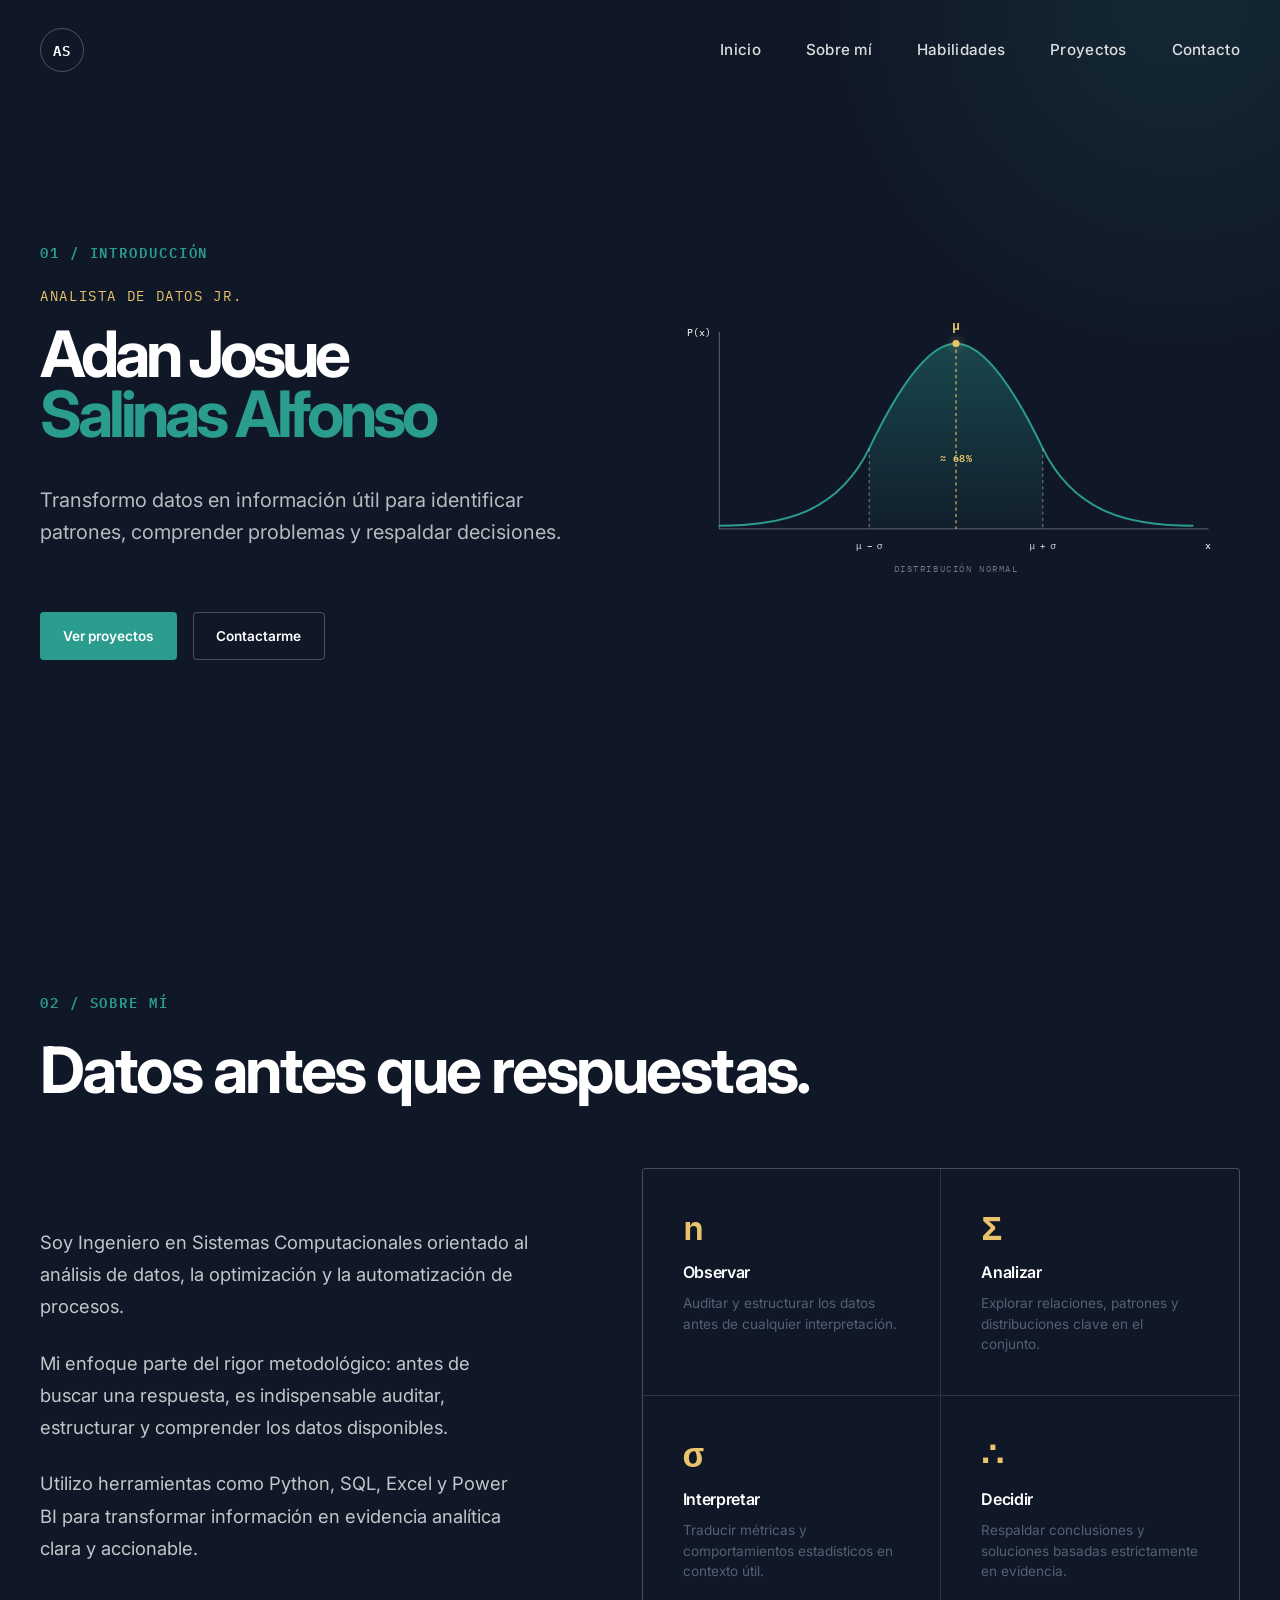
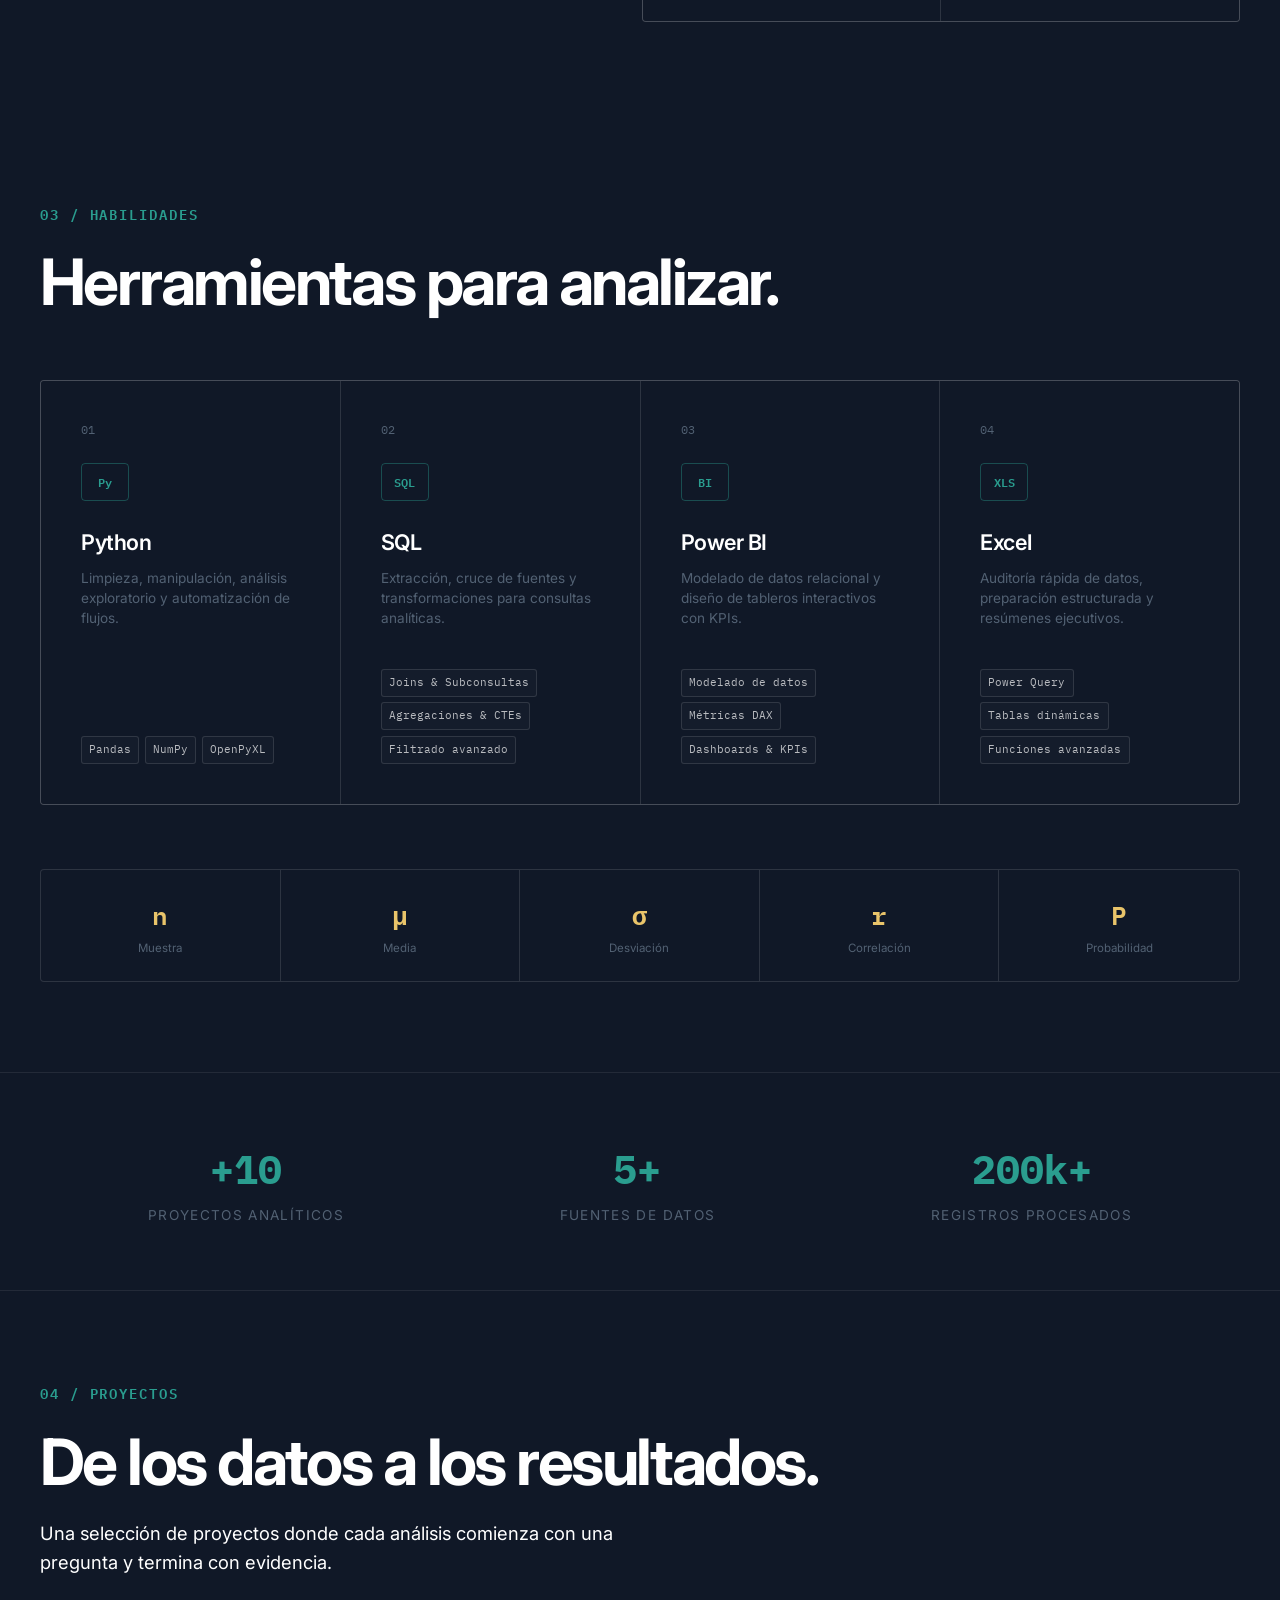
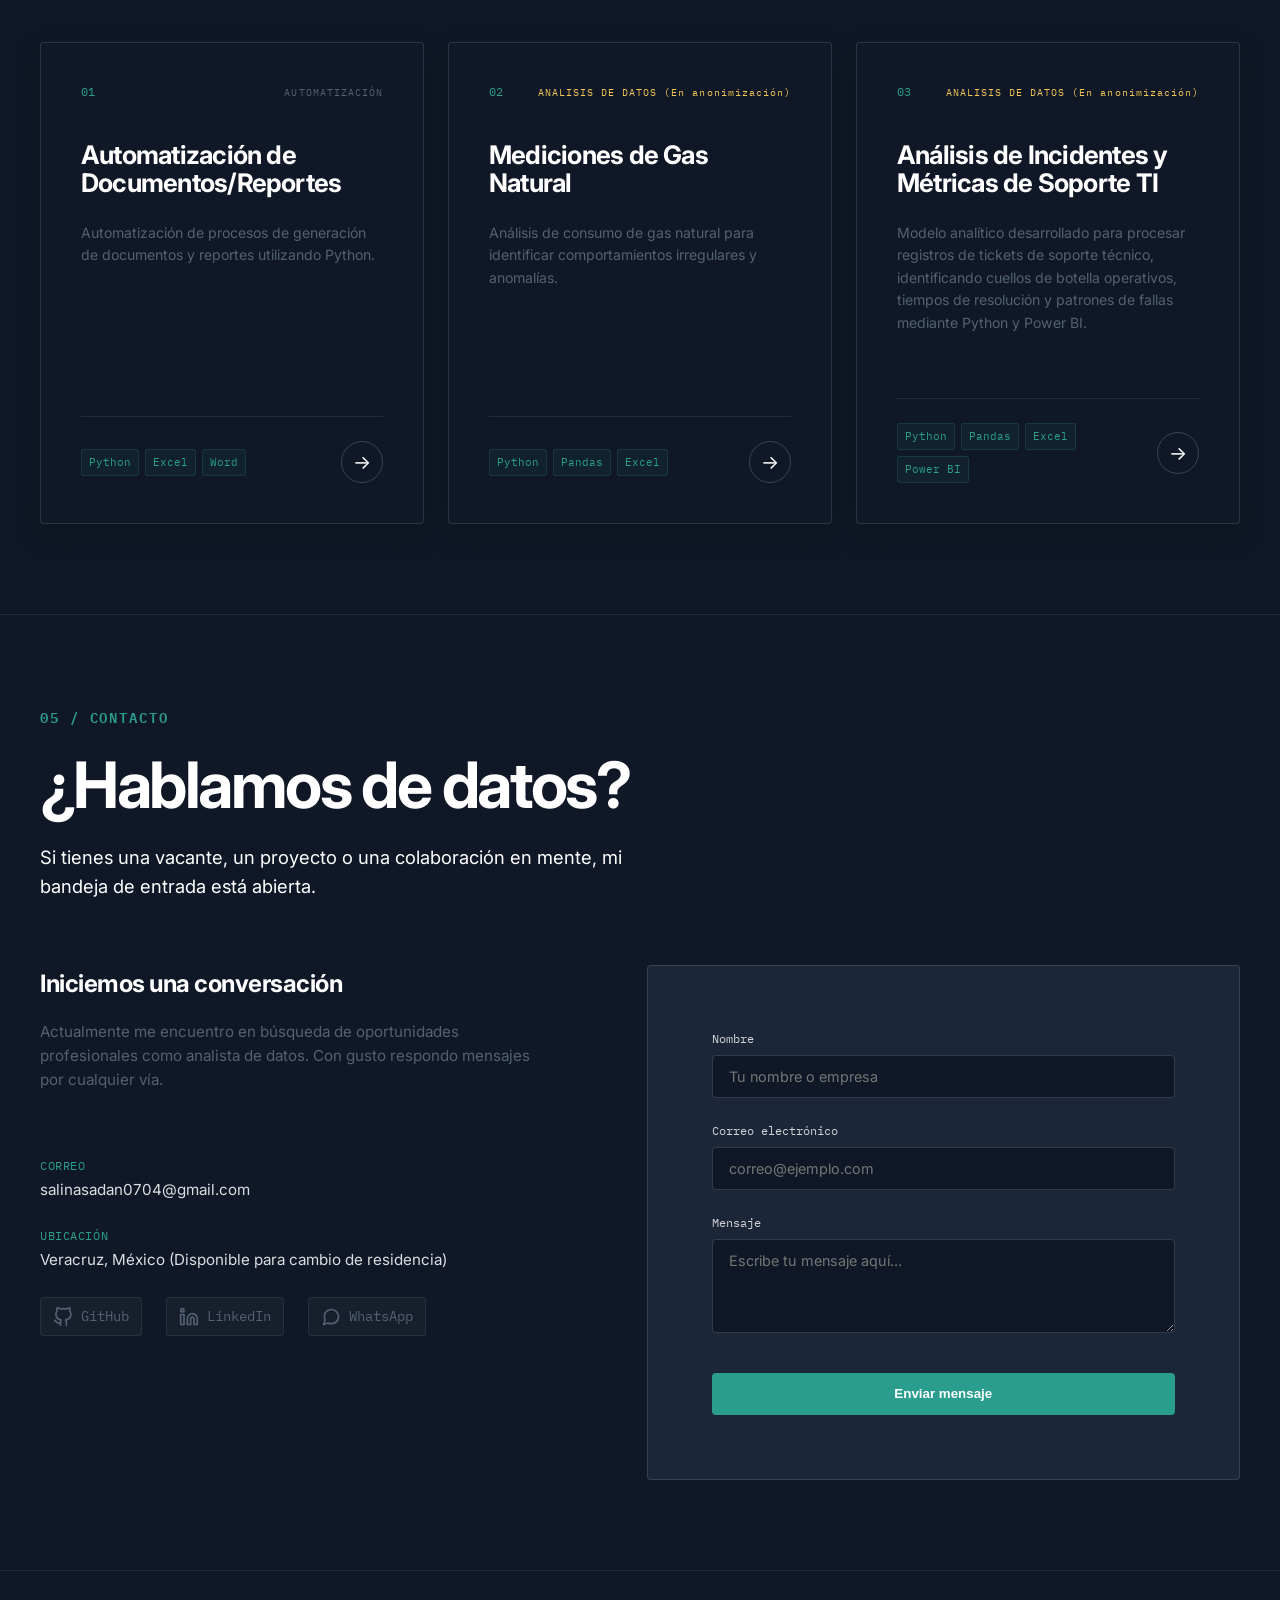
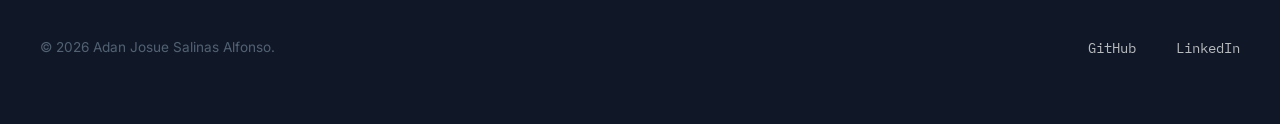
==== index.html @ 08239f8b "version 1" ====
<!DOCTYPE html>
<html lang="es">
<head>
    <meta charset="UTF-8">
    <meta name="viewport" content="width=device-width, initial-scale=1.0">
    <meta name="description" content="Portafolio profesional de Adan Josue Salinas Alfonso, Analista de Datos Jr.">
    <meta name="author" content="Adan Josue Salinas Alfonso">
    <title>Adan Josue Salinas Alfonso | Analista de Datos Jr.</title>
    <!-- Tipografías -->
    <link rel="preconnect" href="https://fonts.googleapis.com">
    <link rel="preconnect" href="https://fonts.gstatic.com" crossorigin>
    <link href="https://fonts.googleapis.com/css2?family=IBM+Plex+Mono:wght@400;500;600&family=Inter:wght@400;500;600;700;800&display=swap" rel="stylesheet">
    <!-- Estilos -->
    <link rel="stylesheet" href="css/styles.css">
</head>

<body>

    <!-- ==========================================
        NAVEGACIÓN
    =========================================== -->
    <header class="site-header">
        <div class="container navbar">
            
            <a href="#" class="navbar__logo" aria-label="Inicio">AS</a>

            <!-- Menú de navegación desktop y mobile -->
            <nav class="navbar__nav" id="mobile-menu">
                <ul class="navbar__links">
                    <li><a href="#inicio">Inicio</a></li>
                    <li><a href="#sobre-mi">Sobre mí</a></li>
                    <li><a href="#habilidades">Habilidades</a></li>
                    <li><a href="#proyectos">Proyectos</a></li>
                    <li><a href="#contacto">Contacto</a></li>
                </ul>
            </nav>

            <!-- Botón Hamburguesa -->
            <button class="navbar__toggle" id="menu-toggle" aria-label="Abrir menú" aria-expanded="false">
                <span class="hamburger-bar"></span>
                <span class="hamburger-bar"></span>
                <span class="hamburger-bar"></span>
            </button>

        </div>
    </header>

    <main>

        <!-- ==========================================
        01. INICIO
        =========================================== -->

        <section id="inicio" class="hero section-dark">

            <div class="container hero__content">

                <div class="hero__text">

                    <span class="section-label">
                        01 / INTRODUCCIÓN
                    </span>

                    <p class="hero__eyebrow">
                        Analista de Datos Jr.
                    </p>

                    <h1>
                        Adan Josue
                        <span>Salinas Alfonso</span>
                    </h1>

                    <p class="hero__description">
                        Transformo datos en información útil para 
                        identificar patrones, comprender problemas 
                        y respaldar decisiones.
                    </p>

                    <div class="hero__actions">

                        <a href="#proyectos" class="button button--primary">
                            Ver proyectos
                        </a>

                        <a href="#contacto" class="button button--secondary">
                            Contactarme
                        </a>

                    </div>

                </div>

                <!-- Elemento matemático decorativo -->
                <div class="hero__visual">
                    <svg
                        class="gauss-chart"
                        viewBox="0 0 720 360"
                        xmlns="http://www.w3.org/2000/svg"
                        aria-label="Representación de una distribución normal"
                        role="img"
                    >
                        <defs>
                            <!-- Degradado suave para el área bajo la curva -->
                            <linearGradient id="gaussAreaGrad" x1="0" y1="0" x2="0" y2="1">
                                <stop offset="0%" stop-color="#2A9D8F" stop-opacity="0.35" />
                                <stop offset="100%" stop-color="#2A9D8F" stop-opacity="0.05" />
                            </linearGradient>
                        </defs>

                        <!-- Ejes X e Y -->
                        <line class="gauss-axis" x1="60" y1="280" x2="680" y2="280" />
                        <line class="gauss-axis" x1="60" y1="280" x2="60" y2="30" />

                        <!-- Etiquetas de ejes -->
                        <text class="gauss-axis-label" x="50" y="35" text-anchor="end">P(x)</text>
                        <text class="gauss-axis-label" x="680" y="305" text-anchor="middle">x</text>

                        <!-- Área sombreada del 68% (de μ-σ a μ+σ) coincidente con la curva -->
                        <path
                            class="gauss-area"
                            d="
                                M 250 280
                                L 250 178
                                C 285 105, 325 45, 360 45
                                C 395 45, 435 105, 470 178
                                L 470 280
                                Z
                            "
                        />

                        <!-- Curva normal completa -->
                        <path
                            class="gauss-curve"
                            d="
                                M 60 276
                                C 140 276, 210 260, 250 178
                                C 285 105, 325 45, 360 45
                                C 395 45, 435 105, 470 178
                                C 510 260, 580 276, 660 276
                            "
                        />

                        <!-- Líneas punteadas de delimitación (μ - σ y μ + σ) -->
                        <line class="gauss-deviation-line" x1="250" y1="178" x2="250" y2="280" />
                        <line class="gauss-deviation-line" x1="470" y1="178" x2="470" y2="280" />

                        <!-- Línea central de la media (μ) -->
                        <line class="gauss-mean-line" x1="360" y1="45" x2="360" y2="280" />
                        <circle class="gauss-mean-point" cx="360" cy="45" r="4.5" />

                        <!-- Etiquetas estadísticas -->
                        <text class="gauss-mean-label" x="360" y="28" text-anchor="middle">μ</text>
                        <text class="gauss-deviation-label" x="250" y="305" text-anchor="middle">μ − σ</text>
                        <text class="gauss-deviation-label" x="470" y="305" text-anchor="middle">μ + σ</text>

                        <text class="gauss-probability" x="360" y="195" text-anchor="middle">≈ 68%</text>
                        <text class="gauss-title" x="360" y="335" text-anchor="middle">DISTRIBUCIÓN NORMAL</text>
                    </svg>
                </div>
            </div>

        </section>


        <!-- ==========================================
        02. SOBRE MÍ
        =========================================== -->
        <section id="sobre-mi" class="about section-dark">

            <div class="container">

                <div class="section-heading">

                    <span class="section-label">
                        02 / SOBRE MÍ
                    </span>

                    <h2>
                        Datos antes que respuestas.
                    </h2>

                </div>


                <div class="about__grid">

                    <div class="about__text">

                        <p>
                            Soy Ingeniero en Sistemas Computacionales orientado al análisis 
                            de datos, la optimización y la automatización de procesos.
                        </p>

                        <p>
                            Mi enfoque parte del rigor metodológico: antes de buscar una respuesta, 
                            es indispensable auditar, estructurar y comprender los datos disponibles.
                        </p>

                        <p>
                            Utilizo herramientas como Python, SQL, Excel y Power BI para transformar 
                            información en evidencia analítica clara y accionable.
                        </p>

                    </div>


                    <div class="about__principles">

                        <article class="principle-card">

                            <span class="principle-card__symbol">
                                n
                            </span>

                            <h3>
                                Observar
                            </h3>

                            <p>
                                Auditar y estructurar los datos antes de cualquier interpretación.
                            </p>

                        </article>


                        <article class="principle-card">

                            <span class="principle-card__symbol">
                                &Sigma;
                            </span>

                            <h3>
                                Analizar
                            </h3>

                            <p>
                                Explorar relaciones, patrones y distribuciones clave en el conjunto.
                            </p>

                        </article>


                        <article class="principle-card">

                            <span class="principle-card__symbol">
                                &sigma;
                            </span>

                            <h3>
                                Interpretar
                            </h3>

                            <p>
                                Traducir métricas y comportamientos estadísticos en contexto útil.
                            </p>

                        </article>


                        <article class="principle-card">

                            <span class="principle-card__symbol">
                                &#8756;
                            </span>

                            <h3>
                                Decidir
                            </h3>

                            <p>
                                Respaldar conclusiones y soluciones basadas estrictamente en evidencia.
                            </p>

                        </article>

                    </div>

                </div>

            </div>

        </section>


        <!-- ==========================================
        03. HABILIDADES
        =========================================== -->
        <section id="habilidades" class="skills section-dark">

            <div class="container">

                <div class="section-heading">

                    <span class="section-label">
                        03 / HABILIDADES
                    </span>

                    <h2>
                        Herramientas para analizar.
                    </h2>

                </div>


                <div class="skills__grid">

                    <!-- Python -->
                    <article class="skill-card">

                        <span class="skill-card__number">
                            01
                        </span>

                        <div class="skill-card__icon">
                            Py
                        </div>

                        <h3>
                            Python
                        </h3>

                        <p>
                            Limpieza, manipulación, análisis exploratorio 
                            y automatización de flujos.
                        </p>

                        <ul class="skill-card__tools">

                            <li>Pandas</li>
                            <li>NumPy</li>
                            <li>OpenPyXL</li>

                        </ul>

                    </article>


                    <!-- SQL -->
                    <article class="skill-card">

                        <span class="skill-card__number">
                            02
                        </span>

                        <div class="skill-card__icon">
                            SQL
                        </div>

                        <h3>
                            SQL
                        </h3>

                        <p>
                            Extracción, cruce de fuentes y transformaciones 
                            para consultas analíticas.
                        </p>

                        <ul class="skill-card__tools">

                            <li>Joins & Subconsultas</li>
                            <li>Agregaciones & CTEs</li>
                            <li>Filtrado avanzado</li>

                        </ul>

                    </article>


                    <!-- Power BI -->
                    <article class="skill-card">

                        <span class="skill-card__number">
                            03
                        </span>

                        <div class="skill-card__icon">
                            BI
                        </div>

                        <h3>
                            Power BI
                        </h3>

                        <p>
                            Modelado de datos relacional y diseño 
                            de tableros interactivos con KPIs.
                        </p>

                        <ul class="skill-card__tools">

                            <li>Modelado de datos</li>
                            <li>Métricas DAX</li>
                            <li>Dashboards & KPIs</li>

                        </ul>

                    </article>


                    <!-- Excel -->
                    <article class="skill-card">

                        <span class="skill-card__number">
                            04
                        </span>

                        <div class="skill-card__icon">
                            XLS
                        </div>

                        <h3>
                            Excel
                        </h3>

                        <p>
                            Auditoría rápida de datos, preparación 
                            estructurada y resúmenes ejecutivos.
                        </p>

                        <ul class="skill-card__tools">

                            <li>Power Query</li>
                            <li>Tablas dinámicas</li>
                            <li>Funciones avanzadas</li>

                        </ul>

                    </article>

                </div>


                <!-- Lenguaje estadístico -->
                <div class="statistics-strip">

                    <div>
                        <span>n</span>
                        <small>Muestra</small>
                    </div>

                    <div>
                        <span>μ</span>
                        <small>Media</small>
                    </div>

                    <div>
                        <span>σ</span>
                        <small>Desviación</small>
                    </div>

                    <div>
                        <span>r</span>
                        <small>Correlación</small>
                    </div>

                    <div>
                        <span>P</span>
                        <small>Probabilidad</small>
                    </div>

                </div>

            </div>

        </section>

        <!-- ==========================================
        DIVISOR DE IMPACTO (Reemplazo del div vacío)
        =========================================== -->
        <div class="impact-divider">
            <div class="container">
                <div class="impact-stats">
                    <div class="stat-item">
                        <span class="stat-number">+10</span>
                        <p>Proyectos Analíticos</p>
                    </div>
                    <div class="stat-item">
                        <span class="stat-number">5+</span>
                        <p>Fuentes de Datos</p>
                    </div>
                    <div class="stat-item">
                        <span class="stat-number">200k+</span>
                        <p>Registros Procesados</p>
                    </div>
                </div>
            </div>
        </div>


        <!-- ==========================================
        04. PROYECTOS
        =========================================== -->
        <section id="proyectos" class="projects section-dark">

            <div class="container">

                <div class="section-heading">

                    <span class="section-label">
                        04 / PROYECTOS
                    </span>

                    <h2>
                        De los datos a los resultados.
                    </h2>

                    <p>
                        Una selección de proyectos donde cada análisis
                        comienza con una pregunta y termina con evidencia.
                    </p>

                </div>


                <div class="projects__grid">

                    <!-- Proyecto 01 -->
                    <article class="project-card">

                        <div class="project-card__header">
                            <span class="project-card__number">01</span>
                            <span class="project-card__type">AUTOMATIZACIÓN</span>
                        </div>

                        <div class="project-card__content">
                            <h3>
                                Automatización
                                de Documentos/Reportes
                            </h3>
                            <p>
                                Automatización de procesos de
                                generación de documentos y reportes
                                utilizando Python.
                            </p>
                        </div>

                        <div class="project-card__footer">
                            <ul class="project-card__tags">
                                <li>Python</li>
                                <li>Excel</li>
                                <li>Word</li>
                            </ul>

                            <a
                                href="pages/proyecto_automatizacion.html"
                                class="project-card__link"
                                aria-label="Ver proyecto de automatización"
                            >
                                →
                            </a>
                        </div>

                    </article>

                    <!-- Proyecto 01 -->


                    <!-- Proyecto 02 -->
                    <article class="project-card">

                        <div class="project-card__header">
                            <span class="project-card__number">02</span>
                            <span class="project-card__type" style="color: #f3c653;">ANALISIS DE DATOS (En anonimización)</span>
                        </div>

                        <div class="project-card__content">
                            <h3>
                                Mediciones de Gas Natural
                            </h3>
                            <p>
                                Análisis de consumo de gas natural
                                para identificar comportamientos
                                irregulares y anomalías.
                            </p>
                        </div>

                        <div class="project-card__footer">
                            <ul class="project-card__tags">
                                <li>Python</li>
                                <li>Pandas</li>
                                <li>Excel</li>
                            </ul>

                            <a
                                href="pages/proyecto_medgas.html"
                                class="project-card__link"
                                aria-label="Ver proyecto Medicion de Gas Natural"
                            >
                                →
                            </a>
                        </div>

                    </article>


                    <!-- Proyecto 03 -->
                    <article class="project-card">

                        <div class="project-card__header">
                            <span class="project-card__number">03</span>
                            <span class="project-card__type" style="color: #f3c653;">ANALISIS DE DATOS (En anonimización)</span>
                        </div>

                            <div class="project-card__content">
                            <h3>
                                Análisis de Incidentes y Métricas de Soporte TI
                            </h3>
                            <p>
                                Modelo analítico desarrollado para procesar registros de tickets de soporte técnico, identificando cuellos de botella operativos, tiempos de resolución y patrones de fallas mediante Python y Power BI.
                            </p>
                        </div>

                        <div class="project-card__footer">
                            <ul class="project-card__tags">
                                <li>Python</li>
                                <li>Pandas</li>
                                <li>Excel</li>
                                <li>Power BI</li>
                            </ul>

                            <a
                                href="pages/proyecto_soporte_ti.html"
                                class="project-card__link"
                                aria-label="Ver proyecto Soporte TI"
                            >
                                →
                            </a>
                        </div>

                    </article>

                </div>

            </div>

        </section>

        <!-- ==========================================
        05. CONTACTO
        =========================================== -->
        <section id="contacto" class="contact section-dark">

            <div class="container">

                <div class="section-heading">

                    <span class="section-label">
                        05 / CONTACTO
                    </span>

                    <h2>
                        ¿Hablamos de datos?
                    </h2>

                    <p>
                        Si tienes una vacante, un proyecto o una colaboración 
                        en mente, mi bandeja de entrada está abierta.
                    </p>

                </div>


                <div class="contact__grid">

                    <!-- Información de contacto directa -->
                    <div class="contact__info">

                        <h3>Iniciemos una conversación</h3>
                        
                        <p>
                            Actualmente me encuentro en búsqueda de oportunidades profesionales 
                            como analista de datos. Con gusto respondo mensajes por cualquier vía.
                        </p>

                        <div class="contact__details">

                            <div class="contact__item">
                                <span class="contact__item-label">Correo</span>
                                <a href="mailto:contacto@example.com">salinasadan0704@gmail.com</a>
                            </div>

                            <div class="contact__item">
                                <span class="contact__item-label">Ubicación</span>
                                <span>Veracruz, México (Disponible para cambio de residencia)</span>
                            </div>

                            <!-- Redes Sociales / Contacto Directo con Iconos SVG -->
                            <div class="social-links-container">
                                <!-- GitHub -->
                                <a href="https://github.com/AdanAlfonso" target="_blank" rel="noopener" class="social-icon-link" aria-label="GitHub">
                                    <svg class="social-svg" viewBox="0 0 24 24" width="20" height="20" stroke="currentColor" stroke-width="2" fill="none" stroke-linecap="round" stroke-linejoin="round">
                                        <path d="M9 19c-5 1.5-5-2.5-7-3m14 6v-3.87a3.37 3.37 0 0 0-.94-2.61c3.14-.35 6.44-1.54 6.44-7A5.44 5.44 0 0 0 20 4.77 5.07 5.07 0 0 0 19.91 1S18.73.65 16 2.48a13.38 13.38 0 0 0-7 0C6.27.65 5.09 1 5.09 1A5.07 5.07 0 0 0 5 4.77a5.44 5.44 0 0 0-1.5 3.78c0 5.42 3.3 6.61 6.44 7A3.37 3.37 0 0 0 9 18.13V22"></path>
                                    </svg>
                                    <span>GitHub</span>
                                </a>

                                <!-- LinkedIn -->
                                <a href="https://www.linkedin.com/in/adan-alfonso/" target="_blank" rel="noopener" class="social-icon-link" aria-label="LinkedIn">
                                    <svg class="social-svg" viewBox="0 0 24 24" width="20" height="20" stroke="currentColor" stroke-width="2" fill="none" stroke-linecap="round" stroke-linejoin="round">
                                        <path d="M16 8a6 6 0 0 1 6 6v7h-4v-7a2 2 0 0 0-2-2 2 2 0 0 0-2 2v7h-4v-7a6 6 0 0 1 6-6z"></path>
                                        <rect x="2" y="9" width="4" height="12"></rect>
                                        <circle cx="4" cy="4" r="2"></circle>
                                    </svg>
                                    <span>LinkedIn</span>
                                </a>

                                <!-- WhatsApp -->
                                <a href="https://wa.me/5219221220672?text=Hola%20Adan,%20vi%20tu%20portafolio%20y%20me%20gustaría%20contactarte." target="_blank" rel="noopener" class="social-icon-link social-whatsapp" aria-label="WhatsApp">
                                    <svg class="social-svg" viewBox="0 0 24 24" width="20" height="20" stroke="currentColor" stroke-width="2" fill="none" stroke-linecap="round" stroke-linejoin="round">
                                        <path d="M21 11.5a8.38 8.38 0 0 1-.9 3.8 8.5 8.5 0 0 1-7.6 4.7 8.38 8.38 0 0 1-3.8-.9L3 21l1.9-5.7a8.38 8.38 0 0 1-.9-3.8 8.5 8.5 0 0 1 4.7-7.6 8.38 8.38 0 0 1 3.8-.9h.5a8.48 8.48 0 0 1 8 8v.5z"></path>
                                    </svg>
                                    <span>WhatsApp</span>
                                </a>
                            </div>
                        </div>

                    </div>


                    <!-- Formulario de contacto -->
                    <form class="contact__form" action="#" method="POST">

                        <div class="form-group">
                            <label for="name">Nombre</label>
                            <input type="text" id="name" name="name" placeholder="Tu nombre o empresa" required>
                        </div>

                        <div class="form-group">
                            <label for="email">Correo electrónico</label>
                            <input type="email" id="email" name="email" placeholder="correo@ejemplo.com" required>
                        </div>

                        <div class="form-group">
                            <label for="message">Mensaje</label>
                            <textarea id="message" name="message" rows="4" placeholder="Escribe tu mensaje aquí..." required></textarea>
                        </div>

                        <button type="submit" class="btn btn-primary">
                            Enviar mensaje
                        </button>

                    </form>

                </div>

            </div>

        </section>

    </main>


    <!-- ==========================================
    FOOTER
    =========================================== -->
    <footer class="site-footer">

        <div class="container footer__container">

            <div class="footer__left">
                <p>&copy; 2026 Adan Josue Salinas Alfonso.</p>
            </div>

            <div class="footer__right">
                <ul class="footer__socials">
                    <li><a href="https://github.com/AdanAlfonso" target="_blank" rel="noopener">GitHub</a></li>
                    <li><a href="https://www.linkedin.com/in/adan-alfonso/" target="_blank" rel="noopener">LinkedIn</a></li>
                </ul>
            </div>

        </div>

    </footer>

    <!-- JavaScript -->
    <script src="js/menu.js"></script>

</body>

</html>
---- css/styles.css ----
/* =========================================================
DESIGN SYSTEM
Portfolio — Adan Josue Salinas Alfonso
========================================================= */


/* =========================================================
01. VARIABLES
========================================================= */

:root {

    /* ---------- Colors ---------- */

    --color-deep-navy: #101827;
    --color-graphite: #1B2638;
    --color-slate: #526173;

    --color-paper: #F4F1E8;

    --color-teal: #2A9D8F;
    --color-gold: #E9C46A;
    --color-coral: #E76F51;

    --color-white: #FFFFFF;


    /* ---------- Typography ---------- */

    --font-primary: "Inter", sans-serif;
    --font-mono: "IBM Plex Mono", monospace;


    /* ---------- Font sizes ---------- */

    --fs-xs: 0.72rem;
    --fs-sm: 0.85rem;
    --fs-md: 1rem;
    --fs-lg: 1.15rem;

    --fs-xl: 1.75rem;
    --fs-2xl: 2.5rem;
    --fs-3xl: 4rem;
    --fs-hero: clamp(3rem, 8vw, 7rem);


    /* ---------- Spacing ---------- */

    --space-xs: 0.5rem;
    --space-sm: 1rem;
    --space-md: 1.5rem;
    --space-lg: 2.5rem;
    --space-xl: 4rem;
    --space-2xl: 7rem;
    --space-3xl: 10rem;


    /* ---------- Layout ---------- */

    --container-width: 1200px;

    --radius-sm: 4px;
    --radius-md: 10px;
    --radius-lg: 18px;


    /* ---------- Shadows ---------- */

    --shadow-card:
        0 10px 30px rgba(16, 24, 39, 0.08);

    --shadow-card-hover:
        0 20px 45px rgba(16, 24, 39, 0.14);


    /* ---------- Transitions ---------- */

    --transition-fast:
        180ms ease;

    --transition-normal:
        300ms ease;

    --transition-slow:
        500ms ease;
}


/* =========================================================
02. RESET
========================================================= */

*,
*::before,
*::after {
    margin: 0;
    padding: 0;
    box-sizing: border-box;
}


html {
    scroll-behavior: smooth;
}


body {
    font-family: var(--font-primary);
    font-size: var(--fs-md);
    line-height: 1.6;

    background-color: var(--color-deep-navy);
    color: var(--color-white);

    overflow-x: hidden;
}


img {
    display: block;
    max-width: 100%;
}


a {
    color: inherit;
    text-decoration: none;
}


button,
a {
    -webkit-tap-highlight-color: transparent;
}


ul {
    list-style: none;
}


::selection {
    background-color: var(--color-teal);
    color: var(--color-white);
}


/* =========================================================
03. GLOBAL LAYOUT
========================================================= */

.container {
    width: min(
        calc(100% - 3rem),
        var(--container-width)
    );

    margin-inline: auto;
}


section {
    position: relative;
}


.section-dark {
    background-color: var(--color-deep-navy);
    color: var(--color-white);
}


.section-light {
    background-color: var(--color-graphite);
    color: var(--color-white);
}


.section-label {
    display: inline-flex;
    align-items: center;
    gap: 0.5rem;

    margin-bottom: var(--space-md);

    font-family: var(--font-mono);
    font-size: 0.85rem; /* Aumentado de 0.72rem a 0.85rem */
    font-weight: 600;

    letter-spacing: 0.14em;
    text-transform: uppercase;

    color: var(--color-teal);
}

.section-heading {
    max-width: 800px;

    margin-bottom: var(--space-xl);
}


.section-heading h2 {
    font-size: clamp(2.2rem, 5vw, 4rem);
    line-height: 1.05;
    letter-spacing: -0.04em;
}


.section-heading p {
    max-width: 650px;

    margin-top: var(--space-md);

    font-size: var(--fs-lg);
}


/* =========================================================
04. NAVIGATION
========================================================= */

.site-header {
    position: absolute;
    top: 0;
    left: 0;
    width: 100%;
    z-index: 100;
}

.navbar {
    display: flex;
    align-items: center;
    justify-content: space-between;
    min-height: 100px; /* Un poco más de aire vertical */
}

.navbar__logo {
    display: grid;
    place-items: center;
    width: 44px;
    height: 44px;
    border: 1px solid rgba(255, 255, 255, 0.25);
    border-radius: 50%;
    font-family: var(--font-mono);
    font-size: var(--fs-sm);
    font-weight: 600;
    letter-spacing: 0.05em;
    transition:
        background-color var(--transition-fast),
        border-color var(--transition-fast),
        transform var(--transition-fast);
}

.navbar__logo:hover {
    background-color: var(--color-teal);
    border-color: var(--color-teal);
    transform: rotate(8deg);
}

.navbar__links {
    display: flex;
    align-items: center;
    gap: clamp(1.5rem, 3.5vw, 3rem); /* Espaciado más holgado */
}

.navbar__links a {
    position: relative;
    font-size: 0.95rem; /* Ajustado de 0.85rem a 0.95rem */
    font-weight: 500;
    letter-spacing: 0.02em;
    color: rgba(255, 255, 255, 0.85); /* Mayor contraste en reposo */
    padding-block: 0.25rem;
    transition: color var(--transition-fast);
}

.navbar__links a::after {
    content: "";
    position: absolute;
    left: 0;
    bottom: -4px;
    width: 0;
    height: 2px; /* Línea de hover ligeramente más visible */
    background-color: var(--color-teal);
    transition: width var(--transition-fast);
}

.navbar__links a:hover {
    color: var(--color-white);
}

.navbar__links a:hover::after {
    width: 100%;
}


/* =========================================================
05. HERO
========================================================= */

.hero {
    min-height: 100vh;

    display: flex;
    align-items: center;

    overflow: hidden;
}


.hero::before {
    content: "";

    position: absolute;

    width: 700px;
    height: 700px;

    top: -350px;
    right: -250px;

    border-radius: 50%;

    background:
        radial-gradient(
            circle,
            rgba(42, 157, 143, 0.12),
            transparent 70%
        );
}


.hero__content {
    display: grid;
    /* Mayor proporción para que el gráfico respire */
    grid-template-columns: 1fr 1fr;
    align-items: center;
    gap: var(--space-xl);
}


.hero__text {
    position: relative;
    z-index: 2;
}


.hero__eyebrow {
    margin-bottom: var(--space-sm);

    font-family: var(--font-mono);
    font-size: var(--fs-sm);

    color: var(--color-gold);

    letter-spacing: 0.12em;
    text-transform: uppercase;
}


.hero h1 {
    max-width: 600px;

    font-size: clamp(2.6rem, 5vw, 5rem);
    
    line-height: 0.94;

    letter-spacing: -0.065em;
}


.hero h1 span {
    display: block;

    color: var(--color-teal);
}


.hero__description {
    max-width: 600px;

    margin-top: var(--space-lg);

    font-size: clamp(1rem, 2vw, 1.25rem);

    color: rgba(255, 255, 255, 0.7);
}


.hero__actions {
    display: flex;
    flex-wrap: wrap;

    gap: var(--space-sm);

    margin-top: var(--space-xl);
}


/* =========================================================
06. BUTTONS
========================================================= */

.button {
    display: inline-flex;

    align-items: center;
    justify-content: center;

    min-height: 48px;

    padding:
        0.75rem
        1.4rem;

    border: 1px solid transparent;
    border-radius: var(--radius-sm);

    font-size: var(--fs-sm);
    font-weight: 600;

    transition:
        background-color var(--transition-fast),
        border-color var(--transition-fast),
        color var(--transition-fast),
        transform var(--transition-fast);
}


.button:hover {
    transform: translateY(-2px);
}


.button--primary {
    background-color: var(--color-teal);
    color: var(--color-white);
}


.button--primary:hover {
    background-color: #23877b;
}


.button--secondary {
    border-color: rgba(255, 255, 255, 0.25);
    color: var(--color-white);
}


.button--secondary:hover {
    border-color: var(--color-gold);
    color: var(--color-gold);
}


/* =========================================================
07. HERO — MATHEMATICAL VISUAL
========================================================= */

.hero__visual {
    position: relative;
    display: flex;
    align-items: center;
    justify-content: center;
    width: 100%;
}

/* =========================================================
GAUSS DISTRIBUTION
========================================================= */
.gauss-chart {
    width: 100%;
    max-width: 620px; /* Tamaño más amplio e impactante */
    height: auto;
    overflow: visible;
}

/* ---------- Axes ---------- */
.gauss-axis {
    stroke: rgba(255, 255, 255, 0.35); /* Mayor contraste */
    stroke-width: 1.2;
}

.gauss-axis-label {
    fill: rgba(255, 255, 255, 0.85); /* Blanco visible */
    font-family: var(--font-mono);
    font-size: 13px;
    font-weight: 500;
}

/* ---------- Central probability area ---------- */
.gauss-area {
    fill: url(#gaussAreaGrad);
    pointer-events: none;
}

/* ---------- Normal curve ---------- */
.gauss-curve {
    fill: none;
    stroke: var(--color-teal);
    stroke-width: 2.5;
    stroke-linecap: round;
    stroke-linejoin: round;
}

/* ---------- Mean line ---------- */
.gauss-mean-line {
    stroke: var(--color-gold);
    stroke-width: 1.5;
    stroke-dasharray: 4 4;
    opacity: 0.9;
}

.gauss-mean-point {
    fill: var(--color-gold);
    filter: drop-shadow(0 0 6px rgba(233, 196, 106, 0.6));
}

.gauss-mean-label {
    fill: var(--color-gold);
    font-family: var(--font-mono);
    font-size: 16px;
    font-weight: 600;
}

/* ---------- Deviation lines & labels ---------- */
.gauss-deviation-line {
    stroke: rgba(255, 255, 255, 0.45);
    stroke-width: 1.2;
    stroke-dasharray: 4 4;
}

.gauss-deviation-label {
    fill: rgba(255, 255, 255, 0.8);
    font-family: var(--font-mono);
    font-size: 12px;
}

/* ---------- Textos informativos ---------- */
.gauss-probability {
    fill: var(--color-gold);
    font-family: var(--font-mono);
    font-size: 13px;
    font-weight: 600;
    letter-spacing: 0.05em;
}

.gauss-title {
    fill: rgba(255, 255, 255, 0.4);
    font-family: var(--font-mono);
    font-size: 11px;
    letter-spacing: 0.18em;
}

/* =========================================================
08. ABOUT
========================================================= */

.about {
    /* Padding más equilibrado */
    padding-block: clamp(4.5rem, 7vw, 6.5rem);
}

.about__grid {
    display: grid;
    grid-template-columns: minmax(0, 0.9fr) minmax(0, 1.1fr);
    gap: var(--space-2xl);
    align-items: center;
}

.about__text {
    font-size: var(--fs-lg);
    line-height: 1.75;
    color: rgba(255, 255, 255, 0.75);
}

.about__text p + p {
    margin-top: var(--space-md);
}

.about__principles {
    display: grid;
    grid-template-columns: repeat(2, 1fr);
    gap: 1px;
    background-color: rgba(255, 255, 255, 0.12);
    border: 1px solid rgba(255, 255, 255, 0.12);
    border-radius: var(--radius-sm);
    overflow: hidden;
}

.principle-card {
    padding: var(--space-lg);
    background-color: var(--color-deep-navy);
    transition:
        background-color var(--transition-normal),
        transform var(--transition-fast);
}

.principle-card:hover {
    background-color: var(--color-graphite);
}

.principle-card__symbol {
    display: block;
    margin-bottom: var(--space-sm);
    font-family: var(--font-mono);
    font-size: 2.2rem;
    line-height: 1;
    font-weight: 600;
    color: var(--color-gold);
}

.principle-card h3 {
    margin-bottom: var(--space-xs);
    font-size: var(--fs-md);
    font-weight: 600;
    letter-spacing: -0.02em;
    color: var(--color-white);
}

.principle-card p {
    font-size: 0.85rem;
    line-height: 1.5;
    color: var(--color-slate);
}   

/* =========================================================
09. SKILLS
========================================================= */
.skills {
    padding-block: clamp(4.5rem, 7vw, 6.5rem);
}

.skills__grid {
    display: grid;
    grid-template-columns: repeat(4, 1fr);
    gap: 1px;
    background-color: rgba(255, 255, 255, 0.12);
    border: 1px solid rgba(255, 255, 255, 0.12);
    border-radius: var(--radius-sm);
    overflow: hidden;
}

.skill-card {
    position: relative;
    display: flex;
    flex-direction: column;
    min-height: 340px;
    padding: var(--space-lg);
    background-color: var(--color-deep-navy);
    overflow: hidden;
    transition:
        background-color var(--transition-normal),
        transform var(--transition-normal);
}

.skill-card::before {
    content: "";
    position: absolute;
    top: 0;
    left: 0;
    width: 100%;
    height: 2px;
    background-color: var(--color-teal);
    transform: scaleX(0);
    transform-origin: left;
    transition: transform var(--transition-normal);
}

.skill-card:hover {
    background-color: var(--color-graphite);
    transform: translateY(-4px);
}

.skill-card:hover::before {
    transform: scaleX(1);
}

.skill-card__number {
    display: block;
    margin-bottom: var(--space-md);
    font-family: var(--font-mono);
    font-size: var(--fs-xs);
    color: var(--color-slate);
}

.skill-card__icon {
    display: inline-flex;
    align-items: center;
    justify-content: center;
    width: fit-content;
    min-width: 48px;
    height: 38px;
    margin-bottom: var(--space-md);
    padding-inline: 0.65rem;
    border: 1px solid rgba(42, 157, 143, 0.4);
    border-radius: var(--radius-sm);
    font-family: var(--font-mono);
    font-size: var(--fs-xs);
    font-weight: 600;
    color: var(--color-teal);
}

.skill-card h3 {
    margin-bottom: var(--space-xs);
    font-size: 1.35rem;
    font-weight: 600;
    letter-spacing: -0.02em;
    color: var(--color-white);
}

.skill-card p {
    color: var(--color-slate);
    font-size: 0.85rem;
    line-height: 1.5;
    flex-grow: 1;
}

.skill-card__tools {
    display: flex;
    flex-wrap: wrap;
    gap: 0.35rem;
    margin-top: var(--space-lg);
}

.skill-card__tools li {
    padding: 0.25rem 0.45rem;
    border: 1px solid rgba(255, 255, 255, 0.12);
    border-radius: 3px;
    font-family: var(--font-mono);
    font-size: 0.70rem;
    color: rgba(255, 255, 255, 0.7);
    background-color: rgba(255, 255, 255, 0.02);
}

/* =========================================================
10. STATISTICS STRIP
========================================================= */

.statistics-strip {
    display: grid;
    grid-template-columns: repeat(5, 1fr);
    margin-top: var(--space-xl);
    border: 1px solid rgba(255, 255, 255, 0.12);
    border-radius: var(--radius-sm);
    background-color: var(--color-deep-navy);
}

.statistics-strip div {
    display: flex;
    flex-direction: column;
    padding: var(--space-md);
    text-align: center;
    border-right: 1px solid rgba(255, 255, 255, 0.12);
}

.statistics-strip div:last-child {
    border-right: none;
}

.statistics-strip span {
    font-family: var(--font-mono);
    font-size: 1.6rem;
    font-weight: 600;
    color: var(--color-gold);
}

.statistics-strip small {
    margin-top: 0.25rem;
    font-size: var(--fs-xs);
    color: var(--color-slate);
}


/* =========================================================
11. SECTION TRANSITION
========================================================= */
.impact-divider {
    padding-block: var(--space-xl);
    background-color: var(--color-deep-navy);
    border-top: 1px solid rgba(255, 255, 255, 0.08);
    border-bottom: 1px solid rgba(255, 255, 255, 0.08);
}

.impact-stats {
    display: flex;
    justify-content: space-around;
    align-items: center;
    text-align: center;
}

.stat-number {
    display: block;
    font-family: var(--font-mono);
    font-size: 2.5rem;
    font-weight: 700;
    color: var(--color-teal);
    margin-bottom: 0.25rem;
}

.stat-item p {
    font-size: 0.85rem;
    color: var(--color-slate);
    text-transform: uppercase;
    letter-spacing: 0.1em;
}

/* =========================================================
12. PROJECTS
========================================================= */
.projects {
    padding-block: clamp(4.5rem, 7vw, 6.5rem);
    background-color: var(--color-deep-navy);
}

.projects__grid {
    display: grid;
    grid-template-columns: repeat(3, 1fr);
    gap: var(--space-md);
}

.project-card {
    display: flex;
    flex-direction: column;
    min-height: 420px;
    padding: var(--space-lg);
    background-color: var(--color-deep-navy);
    border: 1px solid rgba(255, 255, 255, 0.12);
    border-radius: var(--radius-sm);
    box-shadow: 0 10px 30px rgba(0, 0, 0, 0.18);
    transition:
        transform var(--transition-normal),
        box-shadow var(--transition-normal),
        border-color var(--transition-normal);
}

.project-card:hover {
    transform: translateY(-6px);
    box-shadow: 0 20px 45px rgba(0, 0, 0, 0.3);
    border-color: rgba(42, 157, 143, 0.5);
    background-color: var(--color-graphite); /* Sutil elevación de tono en hover */
}

.project-card__header {
    display: flex;
    align-items: center;
    justify-content: space-between;
    margin-bottom: var(--space-lg);
}

.project-card__number {
    font-family: var(--font-mono);
    font-size: var(--fs-xs);
    color: var(--color-teal); /* Cambiado a teal para unificar acentos */
}

.project-card__type {
    font-family: var(--font-mono);
    font-size: 0.65rem;
    letter-spacing: 0.1em;
    color: var(--color-slate);
}

.project-card__content {
    flex: 1;
}

.project-card__content h3 {
    font-size: 1.6rem;
    line-height: 1.1;
    letter-spacing: -0.03em;
    color: var(--color-white);
}

.project-card__content p {
    margin-top: var(--space-md);
    color: var(--color-slate);
    font-size: 0.88rem;
    line-height: 1.6;
}

.project-card__footer {
    display: flex;
    align-items: center;
    justify-content: space-between;
    gap: var(--space-md);
    margin-top: var(--space-xl);
    padding-top: var(--space-md);
    border-top: 1px solid rgba(255, 255, 255, 0.08);
}

.project-card__tags {
    display: flex;
    flex-wrap: wrap;
    gap: 0.35rem;
}

.project-card__tags li {
    padding: 0.25rem 0.45rem;
    background-color: rgba(42, 157, 143, 0.08);
    border: 1px solid rgba(42, 157, 143, 0.2);
    border-radius: 3px;
    font-family: var(--font-mono);
    font-size: 0.68rem;
    color: var(--color-teal);
}

.project-card__link {
    display: grid;
    place-items: center;
    width: 42px;
    height: 42px;
    flex-shrink: 0;
    border: 1px solid rgba(255, 255, 255, 0.18);
    border-radius: 50%;
    color: var(--color-white);
    font-size: 1.2rem;
    transition:
        background-color var(--transition-fast),
        color var(--transition-fast),
        border-color var(--transition-fast),
        transform var(--transition-fast);
}

.project-card__link:hover {
    background-color: var(--color-teal);
    border-color: var(--color-teal);
    color: var(--color-white);
    transform: translateX(4px);
}

/* =========================================================
13. CONTACT
========================================================= */
.contact {
    padding-block: clamp(4.5rem, 7vw, 6.5rem);
    background-color: var(--color-deep-navy);
    border-top: 1px solid rgba(255, 255, 255, 0.08);
}

.contact__grid {
    display: grid;
    grid-template-columns: 1fr 1.2fr;
    gap: var(--space-2xl);
    align-items: start;
}

.contact__info h3 {
    font-size: 1.5rem;
    color: var(--color-white);
    margin-bottom: var(--space-sm);
    letter-spacing: -0.02em;
}

.contact__info p {
    color: var(--color-slate);
    font-size: 0.95rem;
    line-height: 1.6;
    margin-bottom: var(--space-xl);
}

.contact__details {
    display: flex;
    flex-direction: column;
    gap: var(--space-md);
}

.contact__item {
    display: flex;
    flex-direction: column;
    gap: 0.2rem;
}

.contact__item-label {
    font-family: var(--font-mono);
    font-size: var(--fs-xs);
    color: var(--color-teal);
    text-transform: uppercase;
    letter-spacing: 0.05em;
}

.contact__item a,
.contact__item span:not(.contact__item-label) {
    color: rgba(255, 255, 255, 0.85);
    font-size: 0.95rem;
    transition: color var(--transition-fast);
}

.contact__item a:hover {
    color: var(--color-teal);
}

.contact__socials {
    display: flex;
    gap: var(--space-md);
    margin-top: 0.25rem;
}

/* Estilos del Formulario */
.contact__form {
    display: flex;
    flex-direction: column;
    gap: var(--space-md);
    padding: var(--space-xl);
    background-color: var(--color-graphite);
    border: 1px solid rgba(255, 255, 255, 0.12);
    border-radius: var(--radius-sm);
}

.form-group {
    display: flex;
    flex-direction: column;
    gap: 0.4rem;
}

.form-group label {
    font-family: var(--font-mono);
    font-size: var(--fs-xs);
    color: rgba(255, 255, 255, 0.8);
}

.form-group input,
.form-group textarea {
    width: 100%;
    padding: 0.75rem 1rem;
    background-color: var(--color-deep-navy);
    border: 1px solid rgba(255, 255, 255, 0.15);
    border-radius: 4px;
    color: var(--color-white);
    font-family: inherit;
    font-size: 0.9rem;
    transition: border-color var(--transition-fast), box-shadow var(--transition-fast);
}

.form-group input:focus,
.form-group textarea:focus {
    outline: none;
    border-color: var(--color-teal);
    box-shadow: 0 0 0 2px rgba(42, 157, 143, 0.2);
}

.contact__form .btn-primary {
    margin-top: var(--space-sm);
    width: 100%;
    padding: 0.85rem;
    background-color: var(--color-teal);
    color: var(--color-white);
    border: none;
    border-radius: 4px;
    font-weight: 600;
    cursor: pointer;
    transition: background-color var(--transition-fast), transform var(--transition-fast);
}

.contact__form .btn-primary:hover {
    background-color: #238577;
    transform: translateY(-2px);
}

/* Contenedor de redes sociales */
.social-links-container {
    display: flex;
    flex-wrap: wrap;
    gap: var(--space-md);
    align-items: center;
}

/* Enlaces individuales con ícono */
.social-icon-link {
    display: inline-flex;
    align-items: center;
    gap: 0.5rem;
    font-family: var(--font-mono);
    font-size: 0.85rem;
    color: var(--color-slate);
    text-decoration: none;
    padding: 0.5rem 0.75rem;
    background-color: rgba(255, 255, 255, 0.03);
    border: 1px solid rgba(255, 255, 255, 0.08);
    border-radius: var(--radius-sm);
    transition: all var(--transition-fast);
}

/* Efecto hover general */
.social-icon-link:hover {
    color: var(--color-teal);
    border-color: rgba(42, 157, 143, 0.4);
    background-color: rgba(42, 157, 143, 0.05);
}

/* Estilo específico opcional para WhatsApp en hover (color verde característico sutil) */
.social-whatsapp:hover {
    color: #25d366;
    border-color: rgba(37, 211, 102, 0.4);
    background-color: rgba(37, 211, 102, 0.05);
}

.social-svg {
    stroke: currentColor;
    transition: transform var(--transition-fast);
}

.social-icon-link:hover .social-svg {
    transform: translateY(-2px);
}

/* =========================================================
14. FOOTER
========================================================= */
.site-footer {
    padding-block: var(--space-xl);
    background-color: var(--color-deep-navy);
    border-top: 1px solid rgba(255, 255, 255, 0.08);
}

.footer__container {
    display: flex;
    align-items: center;
    justify-content: space-between;
    gap: var(--space-md);
    flex-wrap: wrap;
}

.footer__left p {
    font-size: 0.85rem;
    color: var(--color-slate);
}

.footer__socials {
    display: flex;
    gap: var(--space-lg);
}

.footer__socials a {
    font-family: var(--font-mono);
    font-size: 0.85rem;
    color: rgba(255, 255, 255, 0.7);
    transition: color var(--transition-fast);
}

.footer__socials a:hover {
    color: var(--color-teal);
}

/* =========================================================
16. ESTILOS DEL BOTÓN HAMBURGUESA (Oculto en Desktop)
========================================================= */

.navbar__toggle {
    display: none;
    flex-direction: column;
    justify-content: space-between;
    width: 30px;
    height: 22px;
    background: transparent;
    border: none;
    cursor: pointer;
    z-index: 1000;
    padding: 0;
}

.hamburger-bar {
    width: 100%;
    height: 2px;
    background-color: var(--color-white);
    transition: transform var(--transition-fast), opacity var(--transition-fast);
}


/* =========================================================
15. RESPONSIVE DESIGN (Media Queries)
========================================================= */
/* --- TABLETS Y PANTALLAS MEDIANAS (<= 1024px) --- */
@media screen and (max-width: 1024px) {
    
    .hero {
        min-height: auto; /* Evita que ocupe forzosamente toda la altura de la pantalla si sobra espacio */
        padding-block: 5rem var(--space-xl);
    }

    .hero__container {
        display: grid;
        grid-template-columns: 1.1fr 0.9fr; /* Texto y gráfica equilibrados */
        align-items: center;
        text-align: left;
        gap: var(--space-xl);
    }

    .hero__visual{
        padding-top: 100px;
    }

    .hero__content {
        align-items: flex-start;
    }

    .hero__actions {
        justify-content: flex-start;
    }

    .hero__graphic {
        max-width: 100%;
        margin: 0;
    }

    /* Sobre Mí: Apilar cuadrícula */
    .about__grid {
        grid-template-columns: 1fr;
        gap: var(--space-xl);
    }

    /* Habilidades: Pasar de 4 a 2 columnas */
    .skills__grid {
        grid-template-columns: repeat(2, 1fr);
    }

    /* Tira estadística */
    .statistics-strip {
        grid-template-columns: repeat(3, 1fr);
    }

    .statistics-strip div:nth-child(n+4) {
        border-top: 1px solid rgba(255, 255, 255, 0.12);
    }

    /* Proyectos: Pasar de 3 a 2 columnas */
    .projects__grid {
        grid-template-columns: repeat(2, 1fr);
    }

    /* Contacto: Apilar información y formulario */
    .contact__grid {
        grid-template-columns: 1fr;
        gap: var(--space-xl);
    }
}


@media screen and (max-width: 768px) {
    /* Títulos principales más compactos */
    h1 {
        font-size: clamp(2.5rem, 10vw, 3.5rem);
    }


    /* 1. Mostrar botón hamburguesa */
    .navbar__toggle {
        display: flex;
    }

    /* 2. Ocultar enlaces por defecto y transformarlos en menú flotante */
    .navbar__nav {
        position: fixed;
        top: 0;
        right: -100%;
        width: 75%;
        height: 100vh;
        background-color: var(--color-deep-navy);
        border-left: 1px solid rgba(255, 255, 255, 0.12);
        display: flex;
        align-items: center;
        justify-content: center;
        transition: right var(--transition-normal);
        z-index: 900;
        box-shadow: -10px 0 30px rgba(0, 0, 0, 0.5);
    }

    .navbar__nav.is-active {
        right: 0;
    }

    .navbar__links {
        flex-direction: column;
        align-items: center;
        gap: var(--space-xl);
    }

    .navbar__links a {
        font-size: 1.2rem;
    }

    /* Animación del botón hamburguesa a una 'X' cuando esté activo */
    .navbar__toggle.is-active .hamburger-bar:nth-child(1) {
        transform: translateY(10px) rotate(45deg);
    }

    .navbar__toggle.is-active .hamburger-bar:nth-child(2) {
        opacity: 0;
    }

    .navbar__toggle.is-active .hamburger-bar:nth-child(3) {
        transform: translateY(-10px) rotate(-45deg);
    }

    /* 3. Ajuste radical del Hero para Mobile (Apilado perfecto) */
    .hero {
        padding-top: 100px;
        padding-bottom: var(--space-2xl);
    }
    
    .hero__container {
        display: grid; /* Forzamos grid de 1 sola columna para romper el de escritorio */
        grid-template-columns: 1fr !important;
        gap: var(--space-xl);
        text-align: left;
        align-items: stretch;
    }

    .hero__content {
        display: flex;
        flex-direction: column;
        align-items: flex-start;
        width: 100%;
        margin: 0px 20px;
    }

    .hero__actions {
        display: flex;
        flex-direction: column;
        width: 100%;
        gap: var(--space-sm);
    }

    .hero__actions .btn {
        width: 100%;
        text-align: center;
        justify-content: center;
    }

    /* Forzar que la gráfica baje y ocupe el ancho total sin restricciones */
    .hero__graphic {
        grid-column: 1 / -1; /* Por si heredaba propiedades de celda de escritorio */
        width: 100%;
        max-width: 100%;
        margin-top: var(--space-lg);
        display: flex;
        justify-content: center;
    }

    .hero__graphic svg {
        width: 100%;
        max-width: 450px; /* Evita que en tablets pequeñas o móviles gigantes se estire de más */
        height: auto;
    }

    /* --- SECCIÓN 02: SOBRE MÍ --- */
    .about__grid {
        grid-template-columns: 1fr; /* Apila el texto descriptivo y las tarjetas verticalmente */
        gap: var(--space-xl);
    }

    /* Pasa las tarjetas de principios a una sola columna en móviles */
    .about__principles {
        grid-template-columns: 1fr; 
    }

    .principle-card {
        padding: var(--space-md); /* Un padding ligeramente más compacto para pantallas chicas */
    }

    /* --- SECCIÓN 03: HABILIDADES --- */
    
    /* Las tarjetas de habilidades ya las tenías a 1 columna, aseguramos su padding */
    .skills__grid {
        grid-template-columns: 1fr;
    }

    .skill-card {
        min-height: auto; /* Evita alturas forzadas extrañas en mobile */
    }

    /* --- TIRA ESTADÍSTICA (.statistics-strip) --- */
    .statistics-strip {
        grid-template-columns: repeat(2, 1fr); /* Pasa de 5 columnas a 2 columnas */
    }

    /* Limpiamos y reajustamos los bordes para la cuadrícula de 2 columnas */
    .statistics-strip div {
        border-right: 1px solid rgba(255, 255, 255, 0.12);
        border-bottom: 1px solid rgba(255, 255, 255, 0.12);
    }

    /* Ajustar bordes derechos para que no se vea doble línea en columnas pares */
    .statistics-strip div:nth-child(2n) {
        border-right: none;
    }

    /* Si son 5 elementos, el último elemento (Probabilidad o el que quede solo) puede ocupar todo el ancho */
    .statistics-strip div:last-child:nth-child(odd) {
        grid-column: span 2;
        border-right: none;
        border-bottom: none;
    }

    /* Proyectos: 1 sola columna */
    .projects__grid {
        grid-template-columns: 1fr;
    }
    .project-card{
        padding-inline: var(--space-md);
    }


    /* Dashboard de impacto apilado */
    .impact-stats {
        flex-direction: column;
        gap: var(--space-lg);
    }

    /* Footer adaptado */
    .footer__container {
        flex-direction: column;
        text-align: center;
        gap: var(--space-sm);
    }

}

/* =========================================================
17. ACCESSIBILITY
========================================================= */

:focus-visible {
    outline: 2px solid var(--color-gold);
    outline-offset: 4px;
}


@media (prefers-reduced-motion: reduce) {

    html {
        scroll-behavior: auto;
    }


    *,
    *::before,
    *::after {
        transition-duration: 0.01ms !important;
        animation-duration: 0.01ms !important;
    }

}
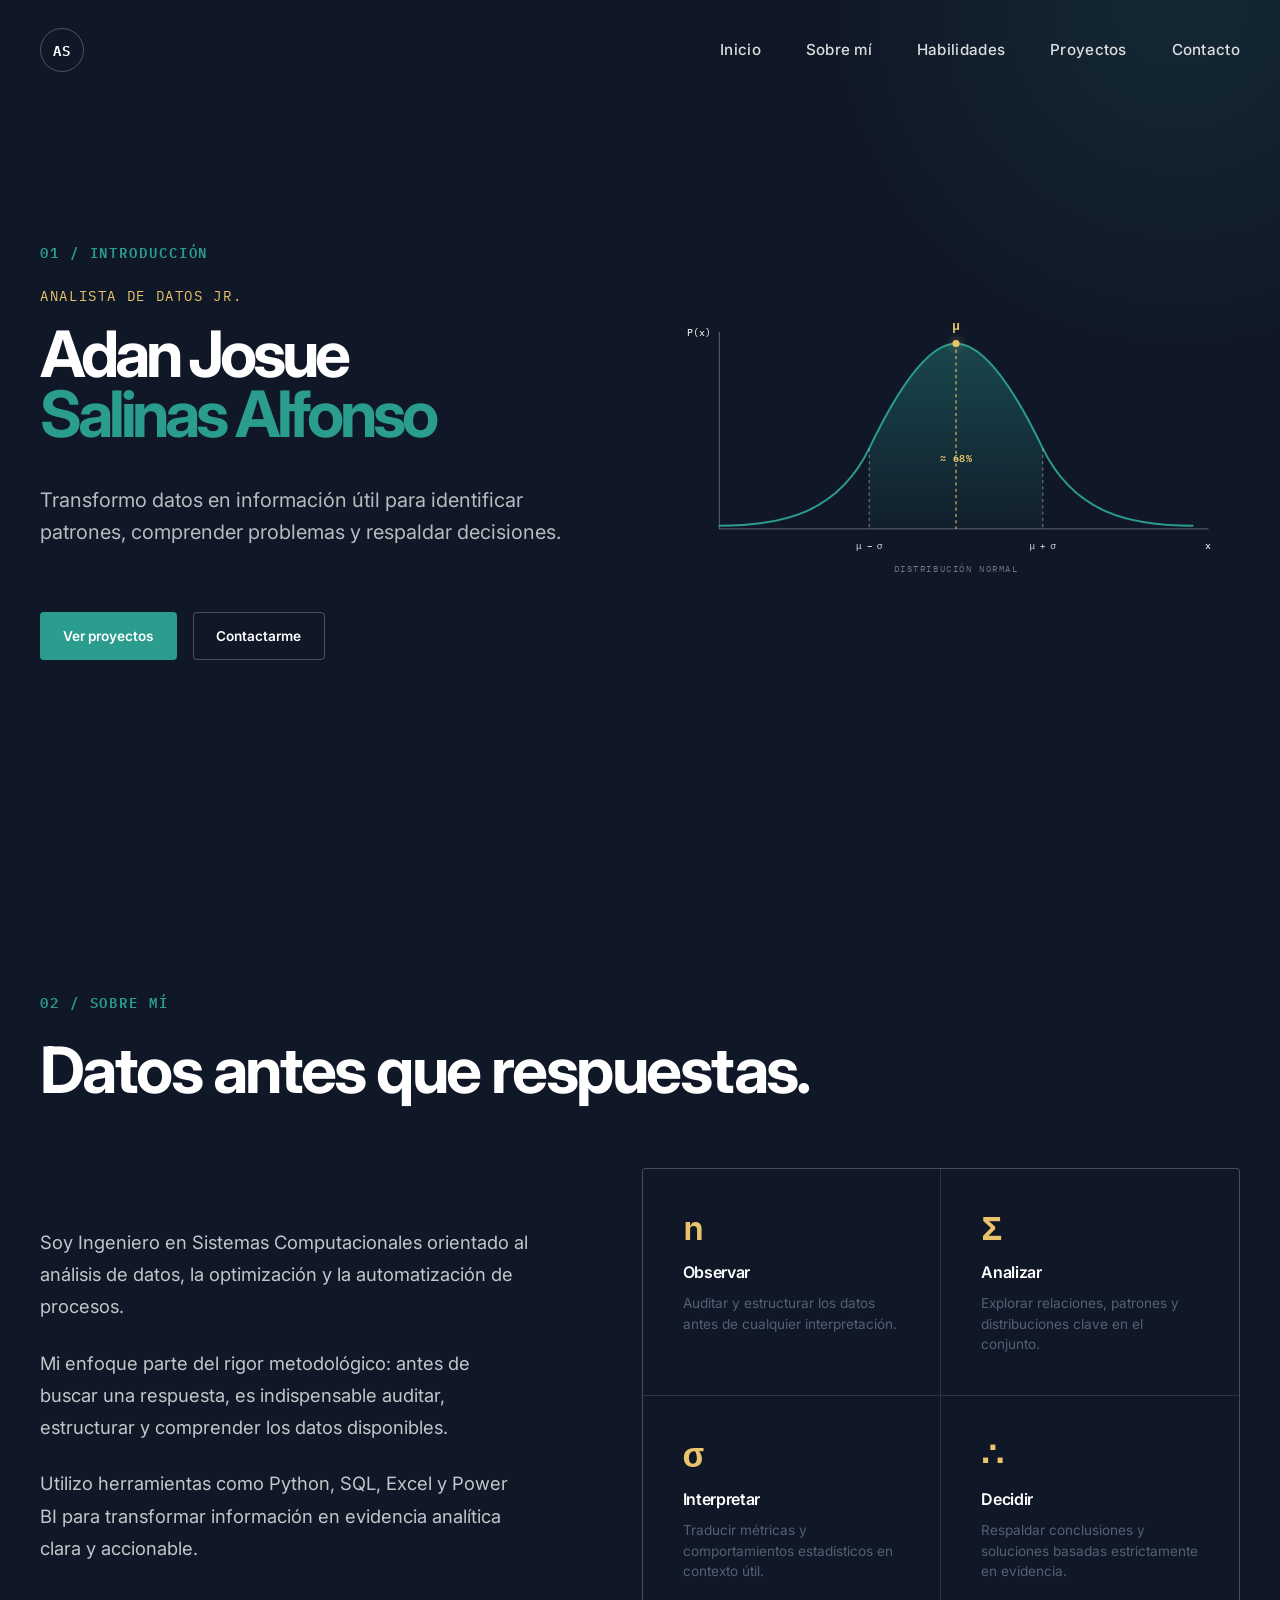
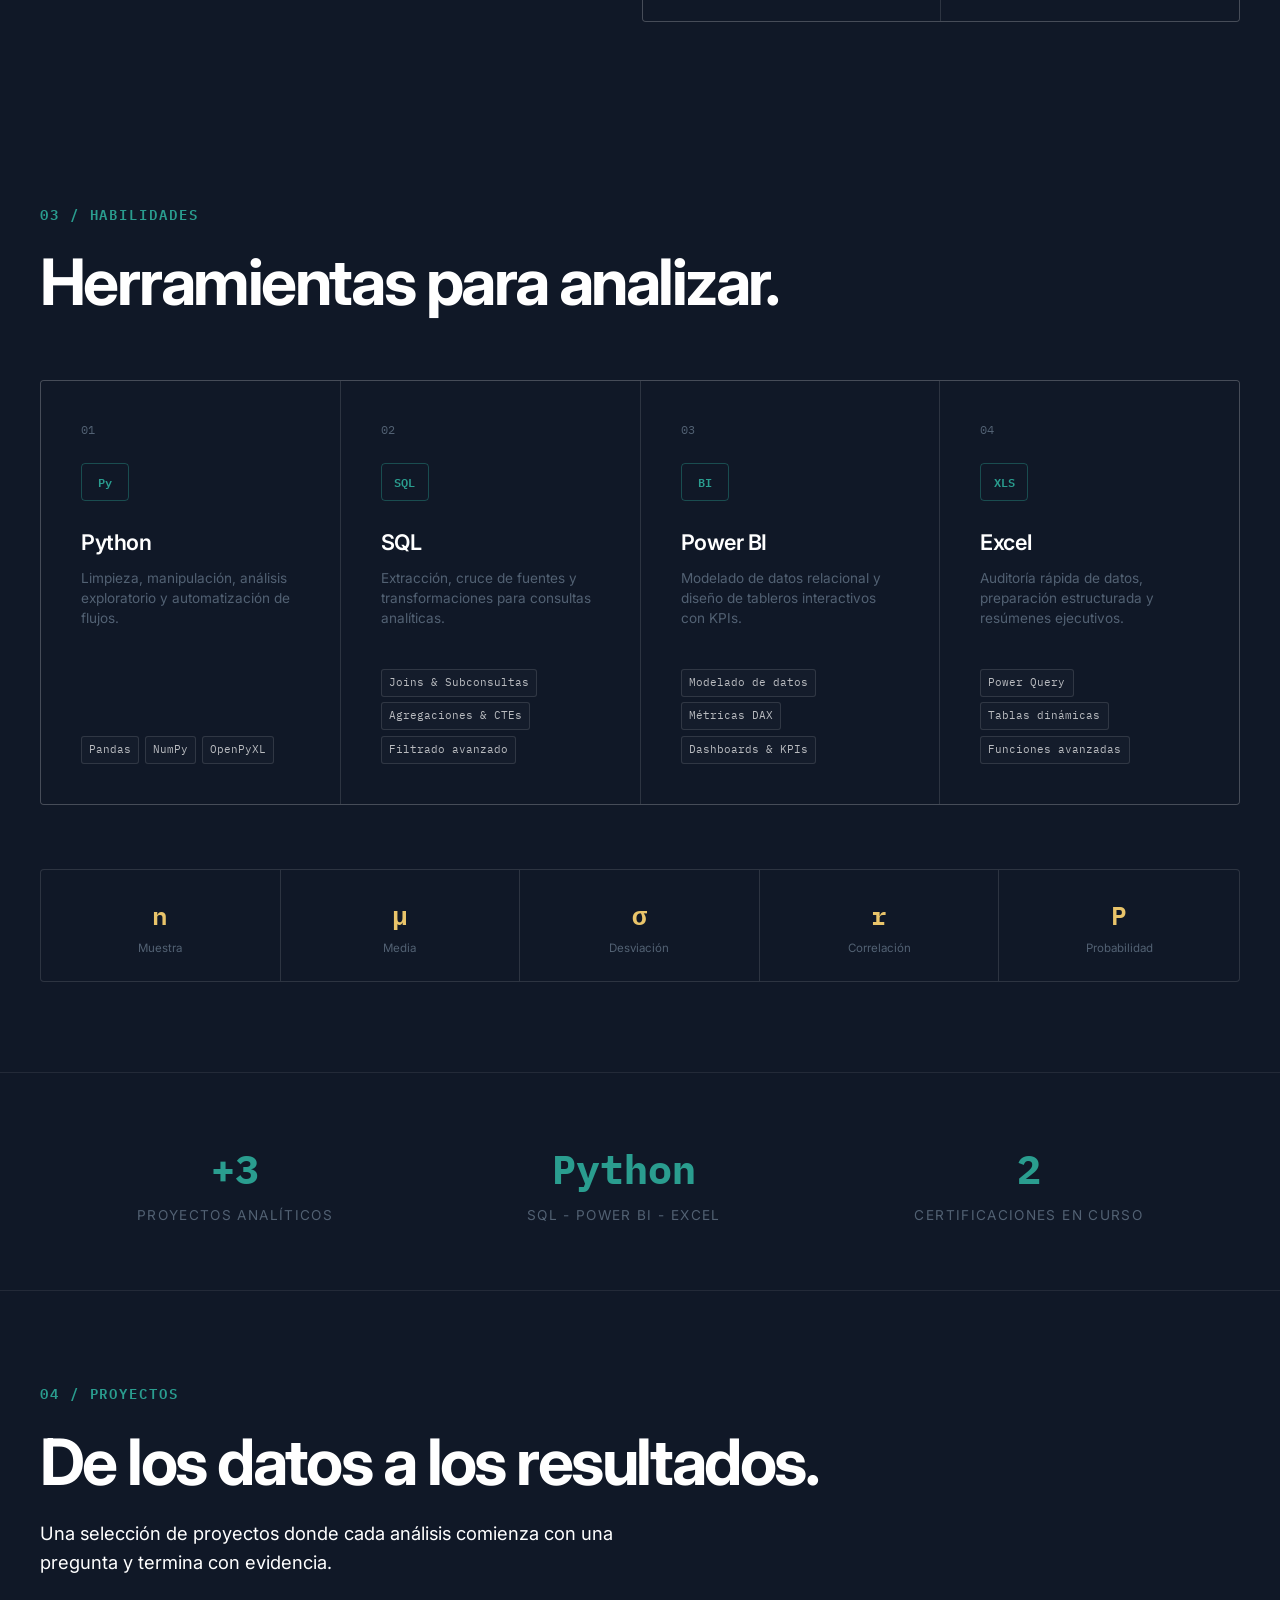
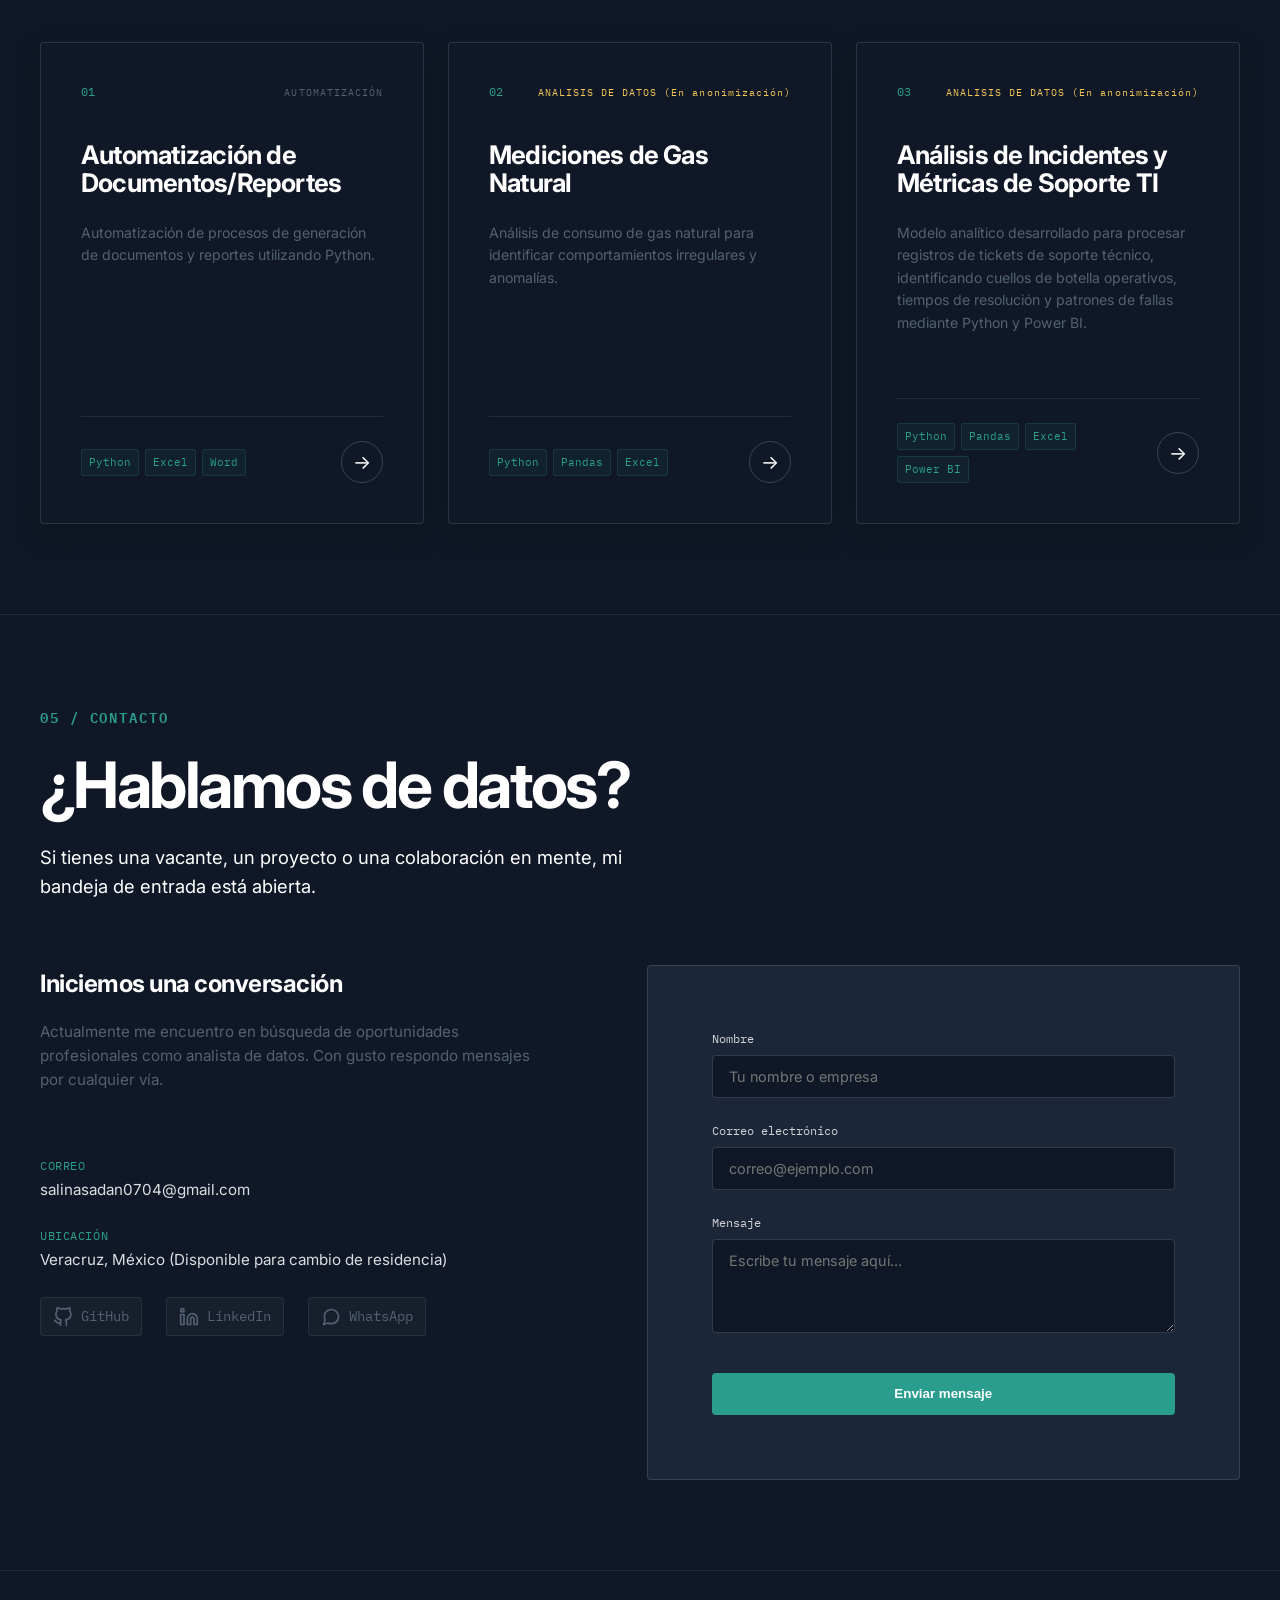
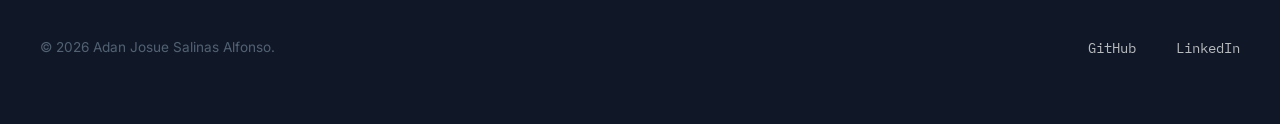
==== commit 2bf00720: "Actualizacion de skills" ====
--- a/index.html
+++ b/index.html
@@ -471,16 +471,16 @@
             <div class="container">
                 <div class="impact-stats">
                     <div class="stat-item">
-                        <span class="stat-number">+10</span>
+                        <span class="stat-number">+3</span>
                         <p>Proyectos Analíticos</p>
                     </div>
                     <div class="stat-item">
-                        <span class="stat-number">5+</span>
-                        <p>Fuentes de Datos</p>
+                        <span class="stat-number">Python</span>
+                        <p>SQL - Power BI - Excel</p>
                     </div>
                     <div class="stat-item">
-                        <span class="stat-number">200k+</span>
-                        <p>Registros Procesados</p>
+                        <span class="stat-number">2</span>
+                        <p>Certificaciones en curso</p>
                     </div>
                 </div>
             </div>
@@ -676,7 +676,7 @@
 
                             <div class="contact__item">
                                 <span class="contact__item-label">Correo</span>
-                                <a href="mailto:contacto@example.com">salinasadan0704@gmail.com</a>
+                                <a href="mailto:salinasadan0704@gmail.com">salinasadan0704@gmail.com</a>
                             </div>
 
                             <div class="contact__item">
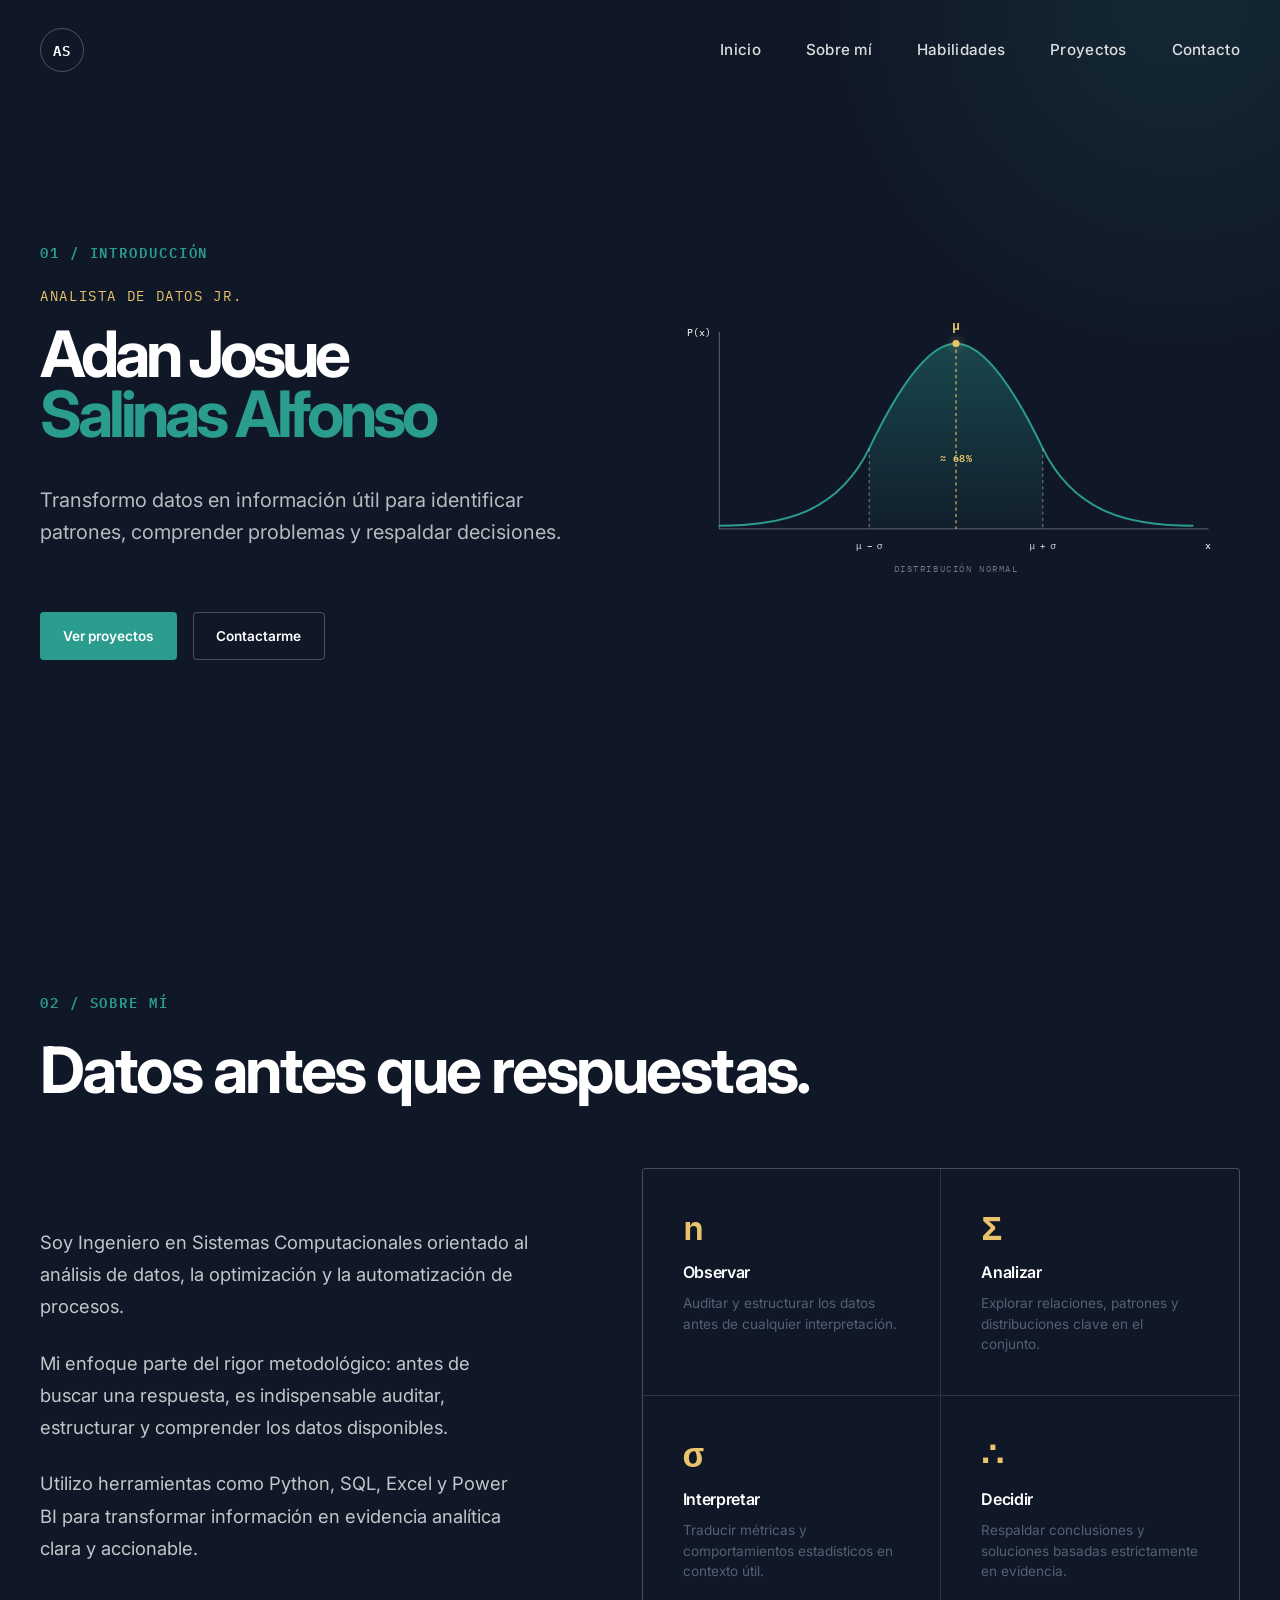
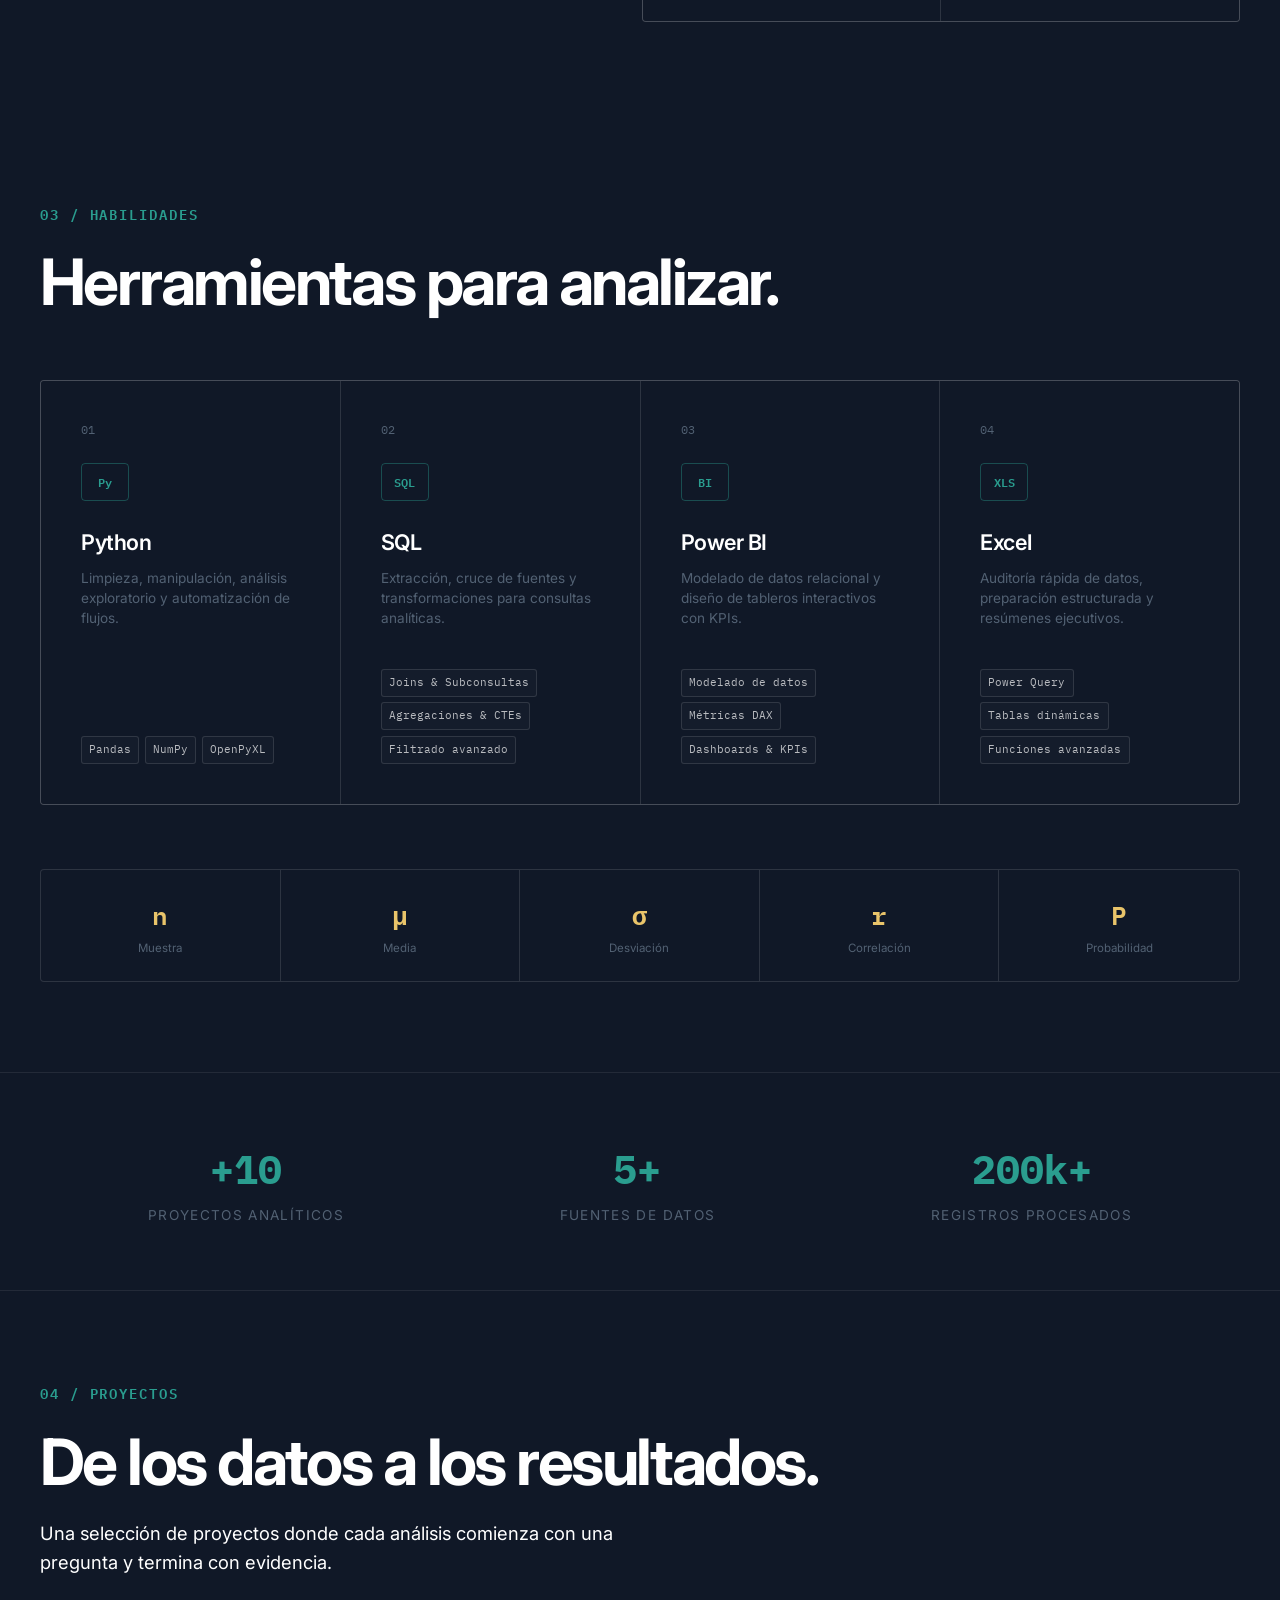
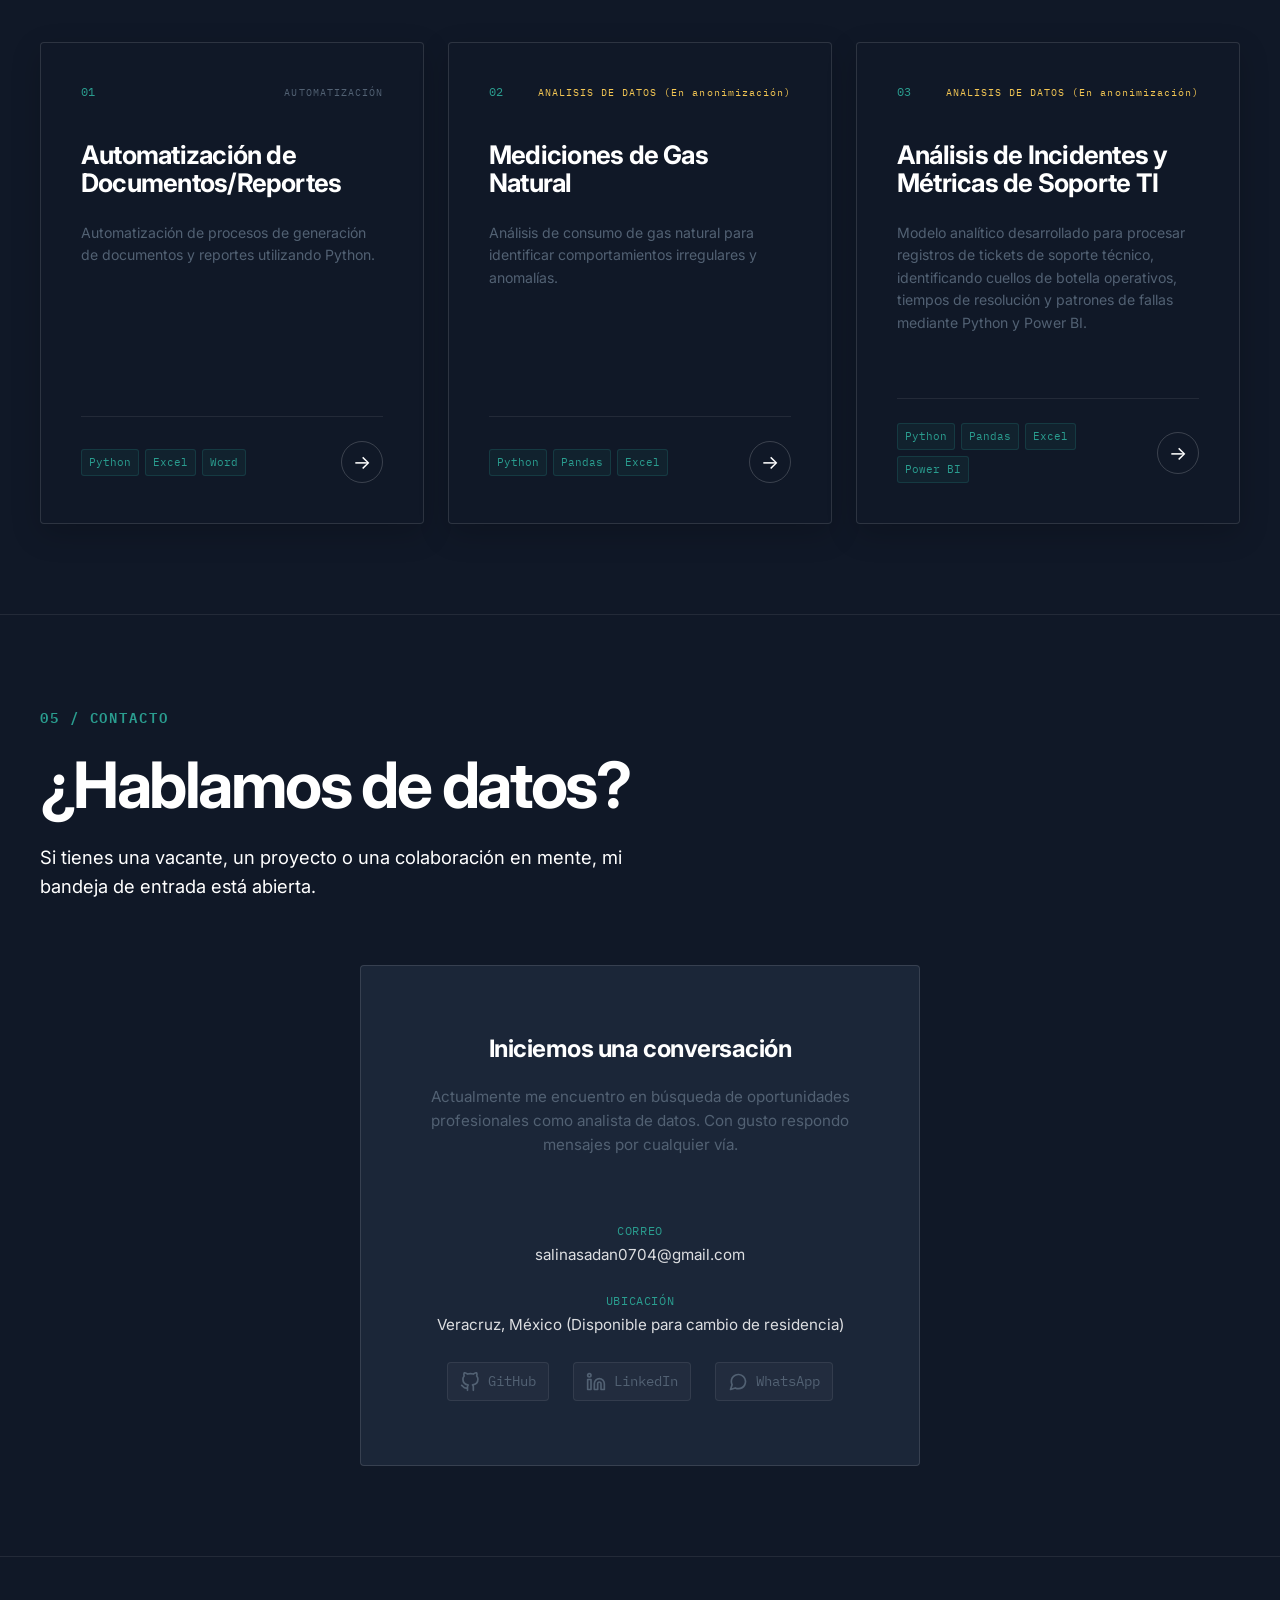
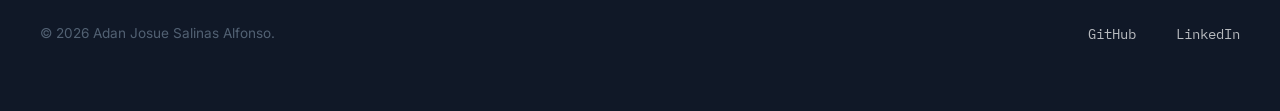
==== commit cec6e6b0: "Delete del formulario, y centrado de seccion de contactos" ====
--- a/index.html
+++ b/index.html
@@ -471,16 +471,16 @@
             <div class="container">
                 <div class="impact-stats">
                     <div class="stat-item">
-                        <span class="stat-number">+3</span>
+                        <span class="stat-number">+10</span>
                         <p>Proyectos Analíticos</p>
                     </div>
                     <div class="stat-item">
-                        <span class="stat-number">Python</span>
-                        <p>SQL - Power BI - Excel</p>
+                        <span class="stat-number">5+</span>
+                        <p>Fuentes de Datos</p>
                     </div>
                     <div class="stat-item">
-                        <span class="stat-number">2</span>
-                        <p>Certificaciones en curso</p>
+                        <span class="stat-number">200k+</span>
+                        <p>Registros Procesados</p>
                     </div>
                 </div>
             </div>
@@ -676,7 +676,7 @@
 
                             <div class="contact__item">
                                 <span class="contact__item-label">Correo</span>
-                                <a href="mailto:salinasadan0704@gmail.com">salinasadan0704@gmail.com</a>
+                                <a href="mailto:contacto@example.com">salinasadan0704@gmail.com</a>
                             </div>
 
                             <div class="contact__item">
@@ -716,31 +716,6 @@
 
                     </div>
 
-
-                    <!-- Formulario de contacto -->
-                    <form class="contact__form" action="#" method="POST">
-
-                        <div class="form-group">
-                            <label for="name">Nombre</label>
-                            <input type="text" id="name" name="name" placeholder="Tu nombre o empresa" required>
-                        </div>
-
-                        <div class="form-group">
-                            <label for="email">Correo electrónico</label>
-                            <input type="email" id="email" name="email" placeholder="correo@ejemplo.com" required>
-                        </div>
-
-                        <div class="form-group">
-                            <label for="message">Mensaje</label>
-                            <textarea id="message" name="message" rows="4" placeholder="Escribe tu mensaje aquí..." required></textarea>
-                        </div>
-
-                        <button type="submit" class="btn btn-primary">
-                            Enviar mensaje
-                        </button>
-
-                    </form>
-
                 </div>
 
             </div>
--- a/css/styles.css
+++ b/css/styles.css
@@ -942,9 +942,31 @@
 
 .contact__grid {
     display: grid;
-    grid-template-columns: 1fr 1.2fr;
+    grid-template-columns: 1fr;
+    max-width: 560px;
+    margin-inline: auto;
     gap: var(--space-2xl);
     align-items: start;
+}
+
+.contact__info {
+    padding: var(--space-xl);
+    background-color: var(--color-graphite);
+    border: 1px solid rgba(255, 255, 255, 0.12);
+    border-radius: var(--radius-sm);
+    text-align: center;
+}
+
+.contact__info .contact__details {
+    align-items: center;
+}
+
+.contact__info .contact__item {
+    align-items: center;
+}
+
+.contact__info .social-links-container {
+    justify-content: center;
 }
 
 .contact__info h3 {
@@ -996,67 +1018,6 @@
     display: flex;
     gap: var(--space-md);
     margin-top: 0.25rem;
-}
-
-/* Estilos del Formulario */
-.contact__form {
-    display: flex;
-    flex-direction: column;
-    gap: var(--space-md);
-    padding: var(--space-xl);
-    background-color: var(--color-graphite);
-    border: 1px solid rgba(255, 255, 255, 0.12);
-    border-radius: var(--radius-sm);
-}
-
-.form-group {
-    display: flex;
-    flex-direction: column;
-    gap: 0.4rem;
-}
-
-.form-group label {
-    font-family: var(--font-mono);
-    font-size: var(--fs-xs);
-    color: rgba(255, 255, 255, 0.8);
-}
-
-.form-group input,
-.form-group textarea {
-    width: 100%;
-    padding: 0.75rem 1rem;
-    background-color: var(--color-deep-navy);
-    border: 1px solid rgba(255, 255, 255, 0.15);
-    border-radius: 4px;
-    color: var(--color-white);
-    font-family: inherit;
-    font-size: 0.9rem;
-    transition: border-color var(--transition-fast), box-shadow var(--transition-fast);
-}
-
-.form-group input:focus,
-.form-group textarea:focus {
-    outline: none;
-    border-color: var(--color-teal);
-    box-shadow: 0 0 0 2px rgba(42, 157, 143, 0.2);
-}
-
-.contact__form .btn-primary {
-    margin-top: var(--space-sm);
-    width: 100%;
-    padding: 0.85rem;
-    background-color: var(--color-teal);
-    color: var(--color-white);
-    border: none;
-    border-radius: 4px;
-    font-weight: 600;
-    cursor: pointer;
-    transition: background-color var(--transition-fast), transform var(--transition-fast);
-}
-
-.contact__form .btn-primary:hover {
-    background-color: #238577;
-    transform: translateY(-2px);
 }
 
 /* Contenedor de redes sociales */
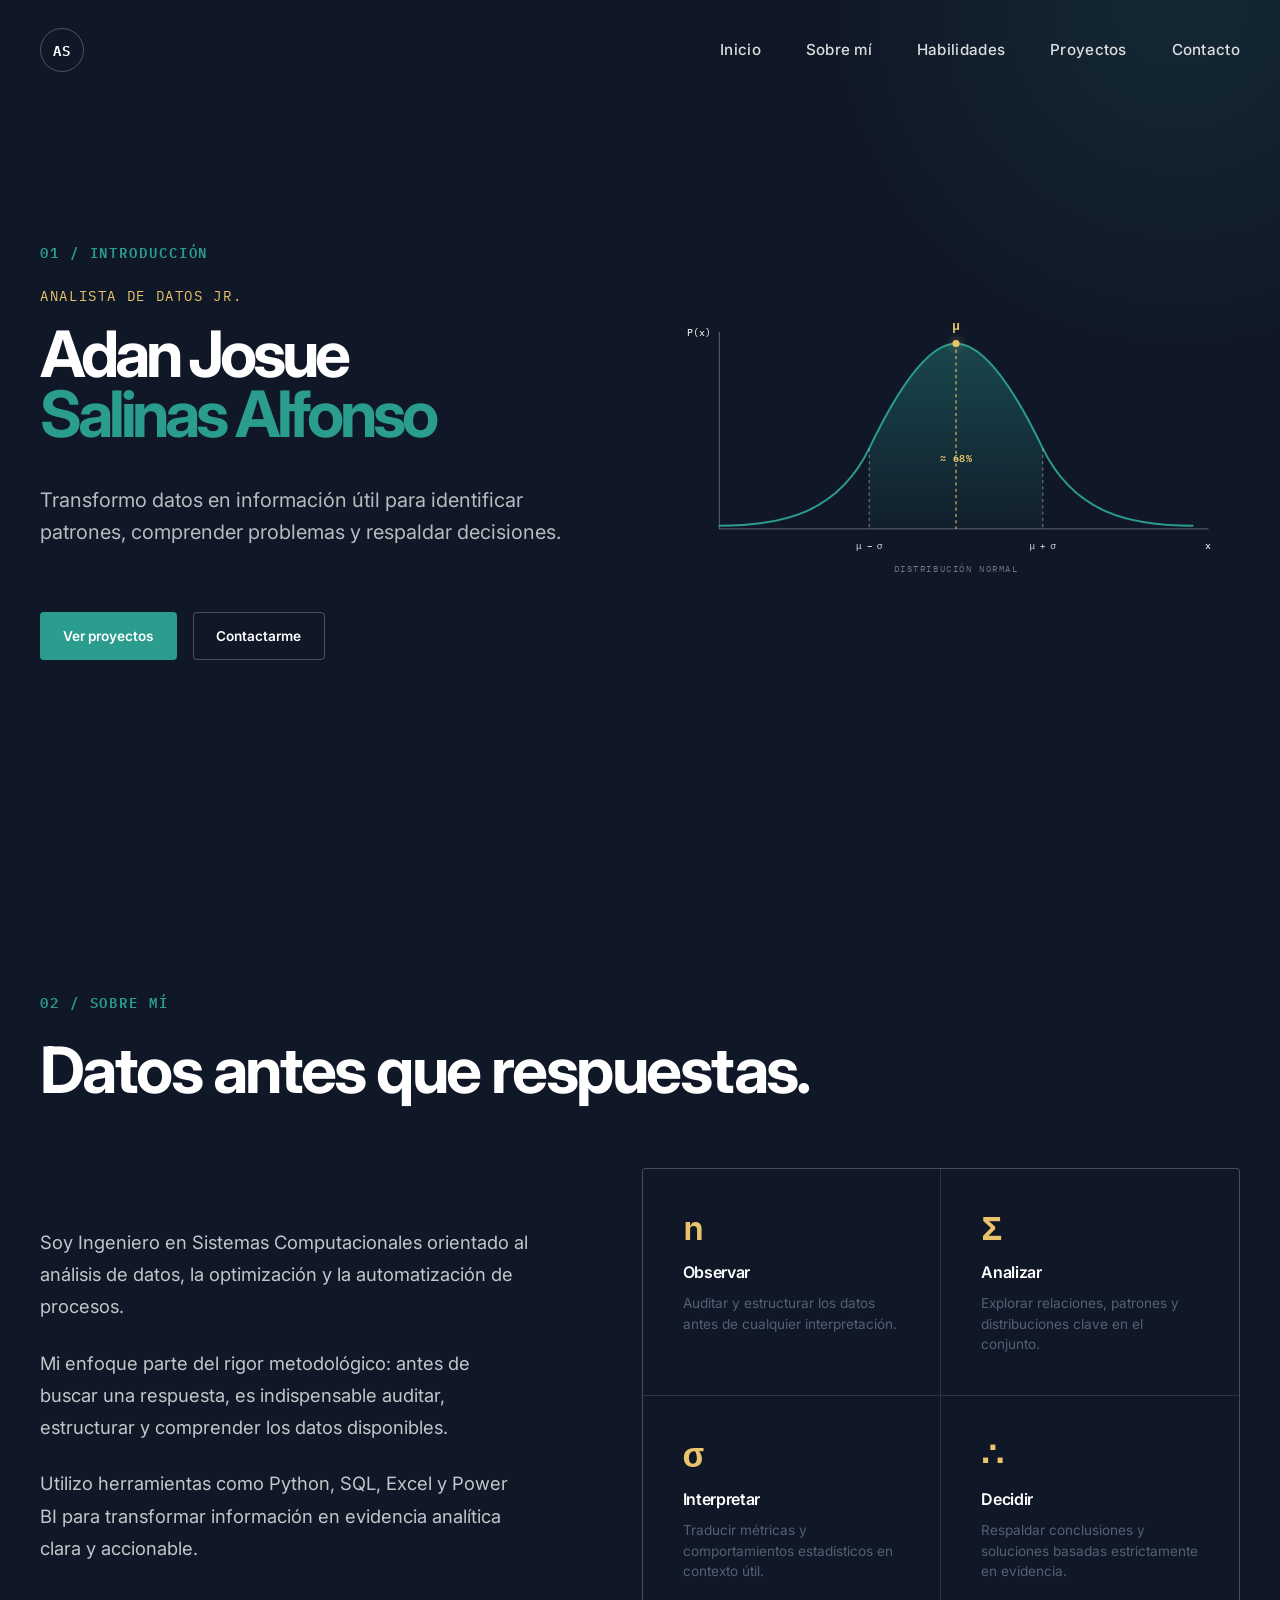
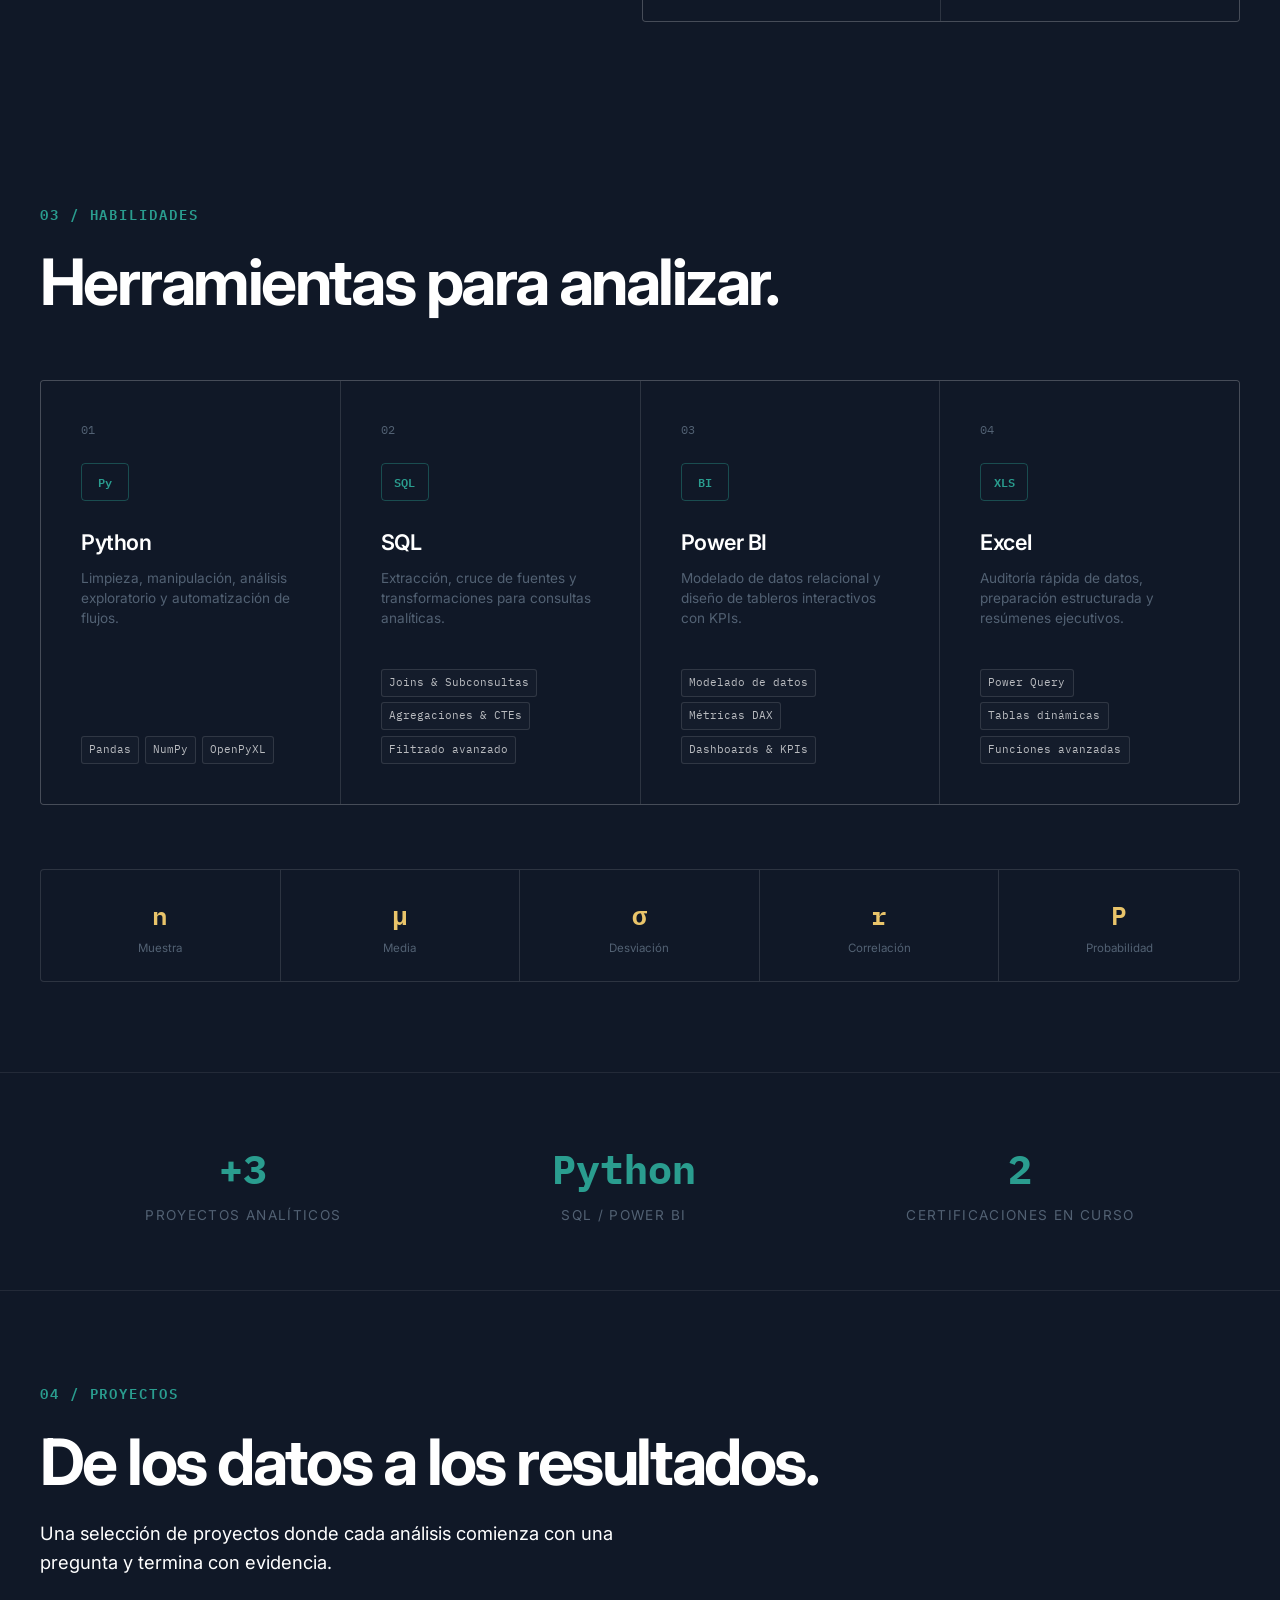
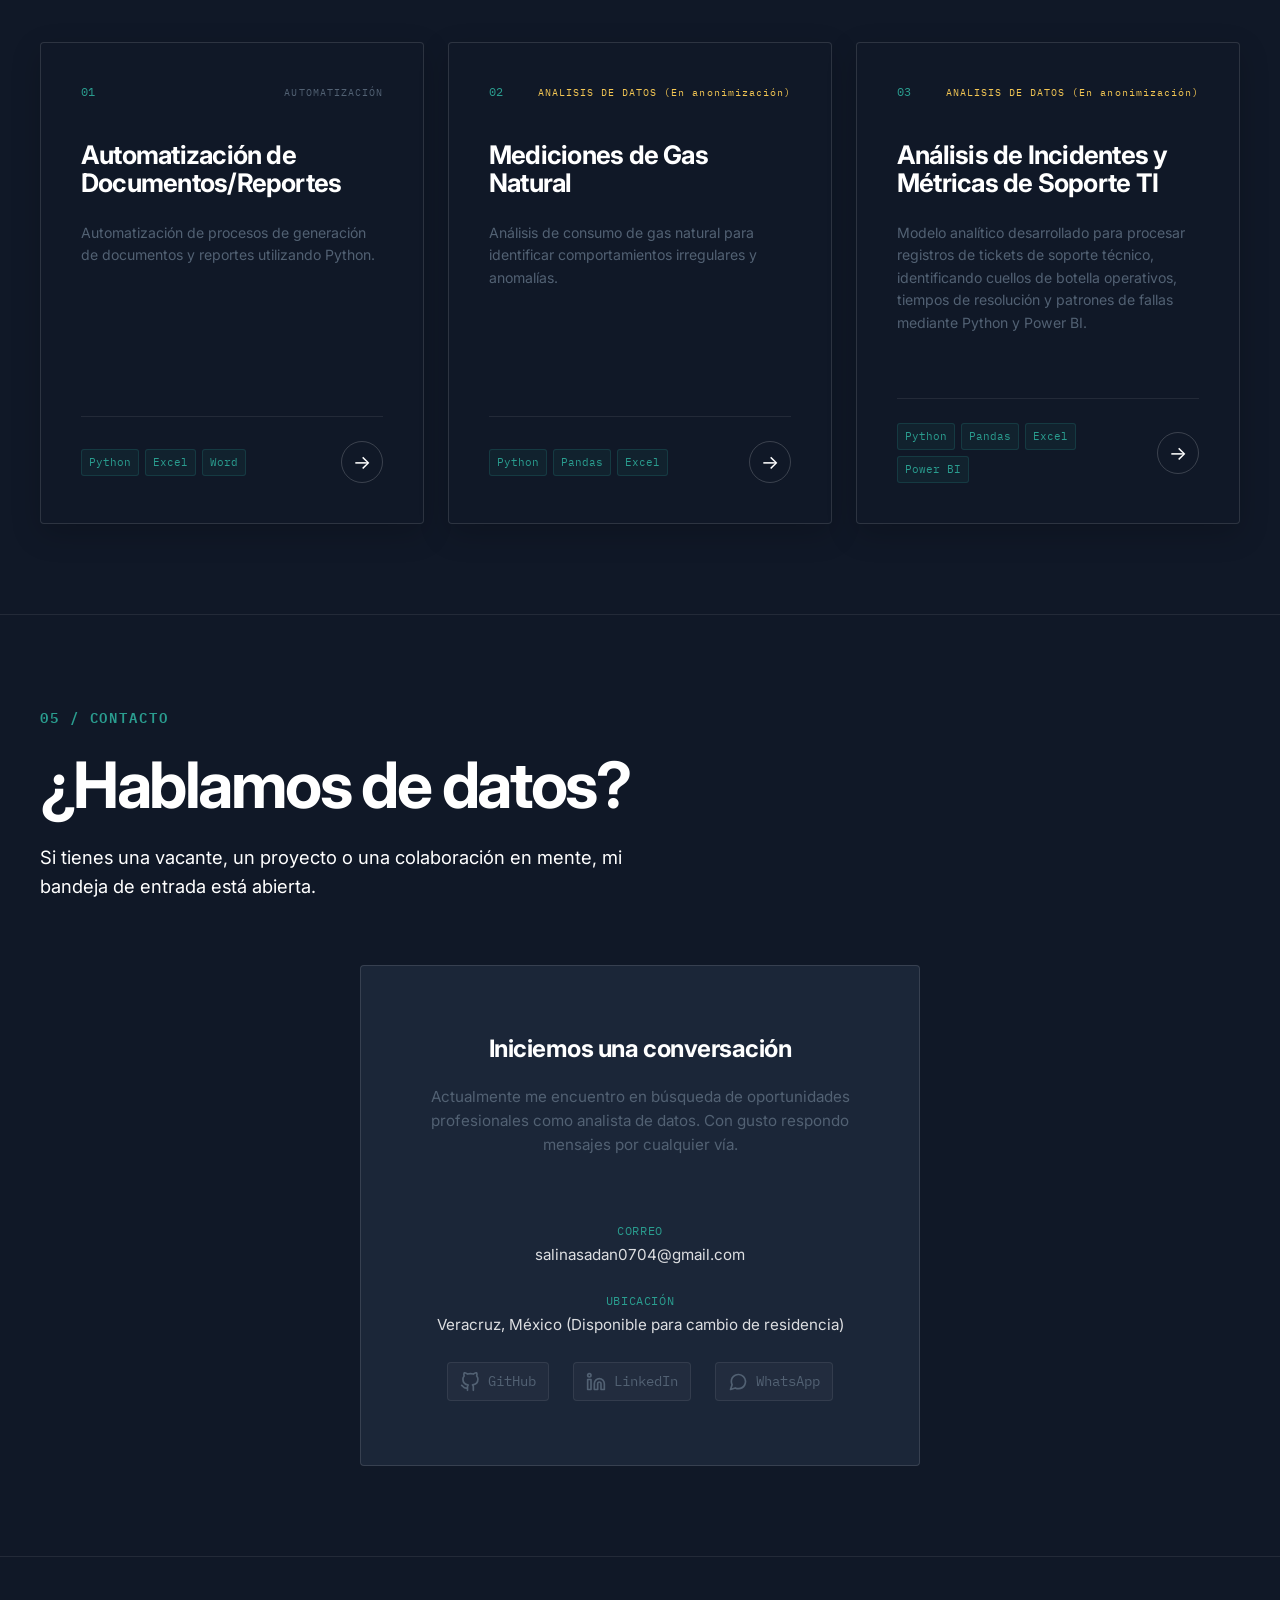
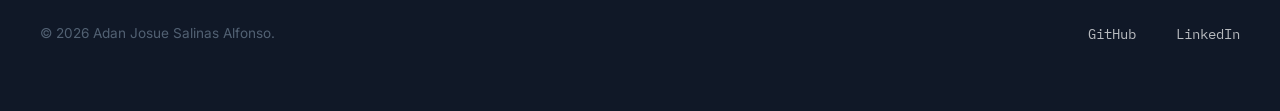
==== commit 4cf19139: "update divisor impacto" ====
--- a/index.html
+++ b/index.html
@@ -471,16 +471,16 @@
             <div class="container">
                 <div class="impact-stats">
                     <div class="stat-item">
-                        <span class="stat-number">+10</span>
+                        <span class="stat-number">+3</span>
                         <p>Proyectos Analíticos</p>
                     </div>
                     <div class="stat-item">
-                        <span class="stat-number">5+</span>
-                        <p>Fuentes de Datos</p>
+                        <span class="stat-number">Python</span>
+                        <p>SQL / Power BI</p>
                     </div>
                     <div class="stat-item">
-                        <span class="stat-number">200k+</span>
-                        <p>Registros Procesados</p>
+                        <span class="stat-number">2</span>
+                        <p>Certificaciones en curso</p>
                     </div>
                 </div>
             </div>
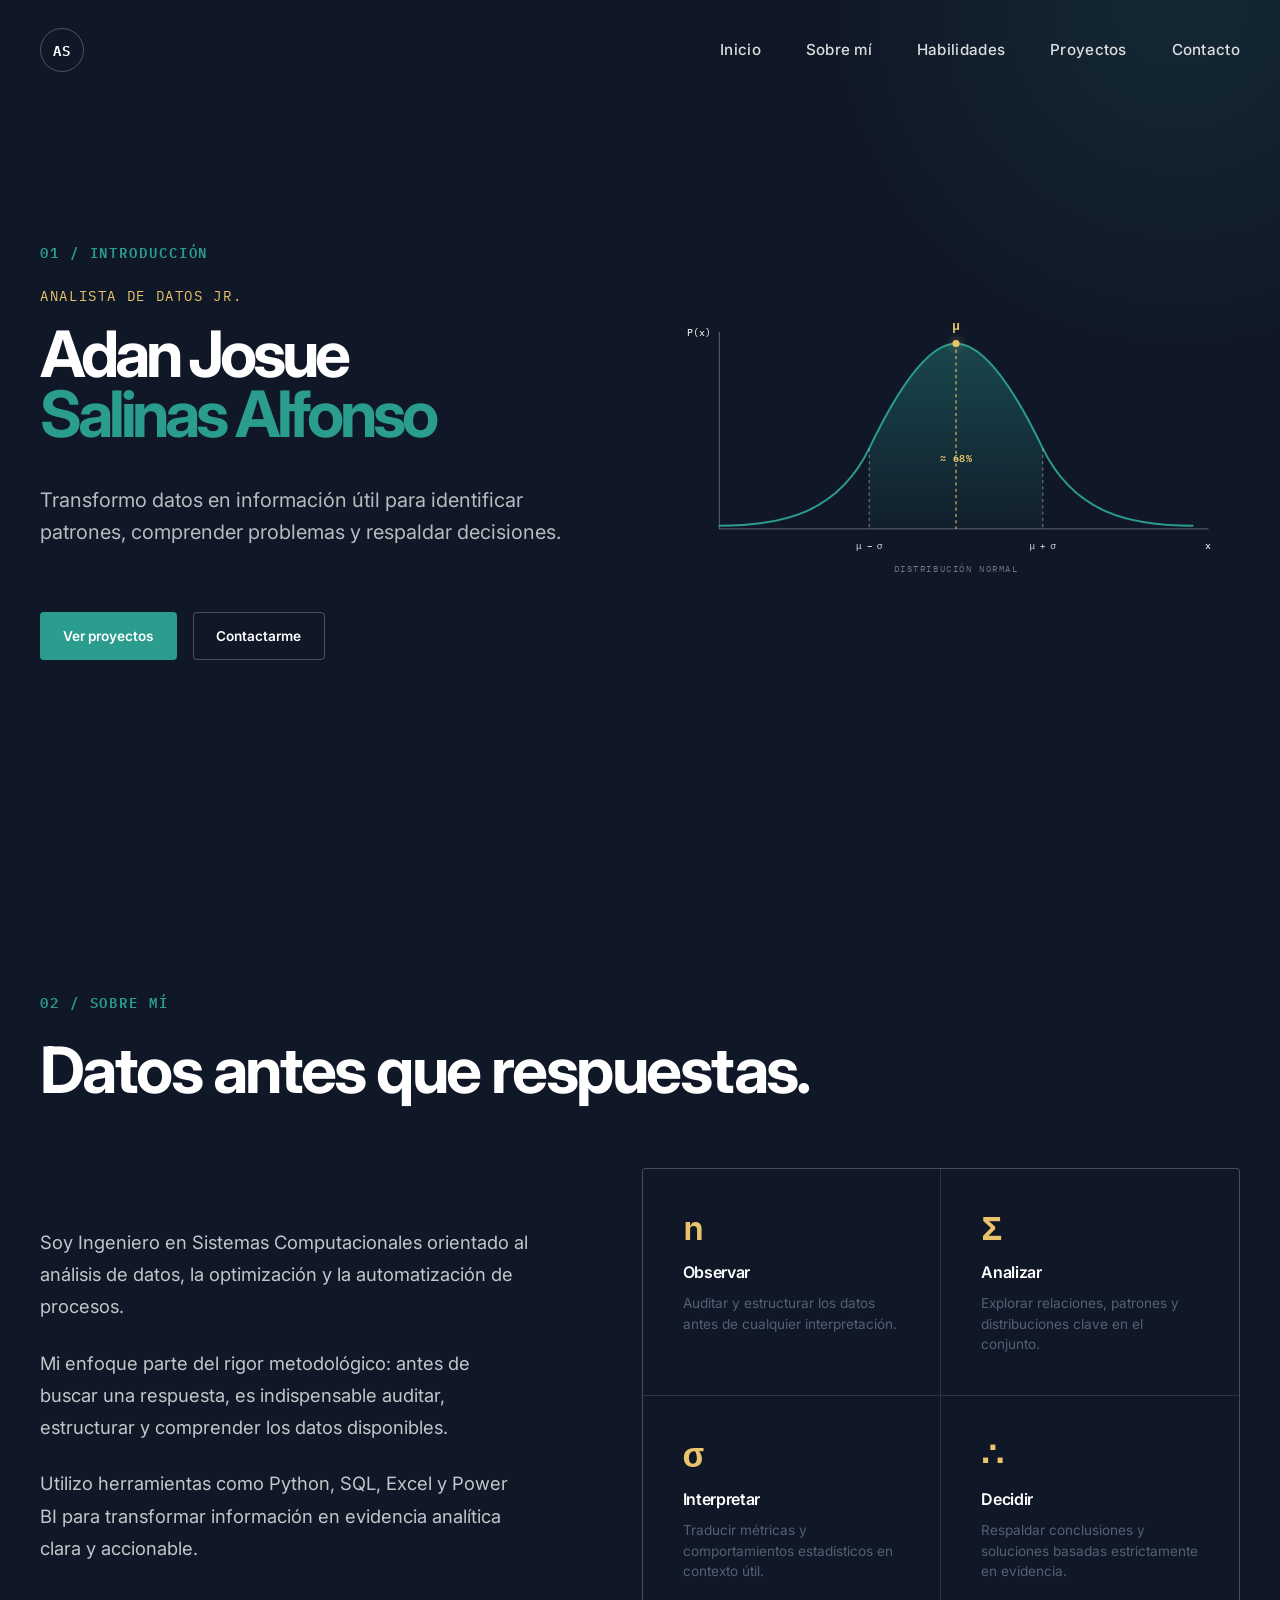
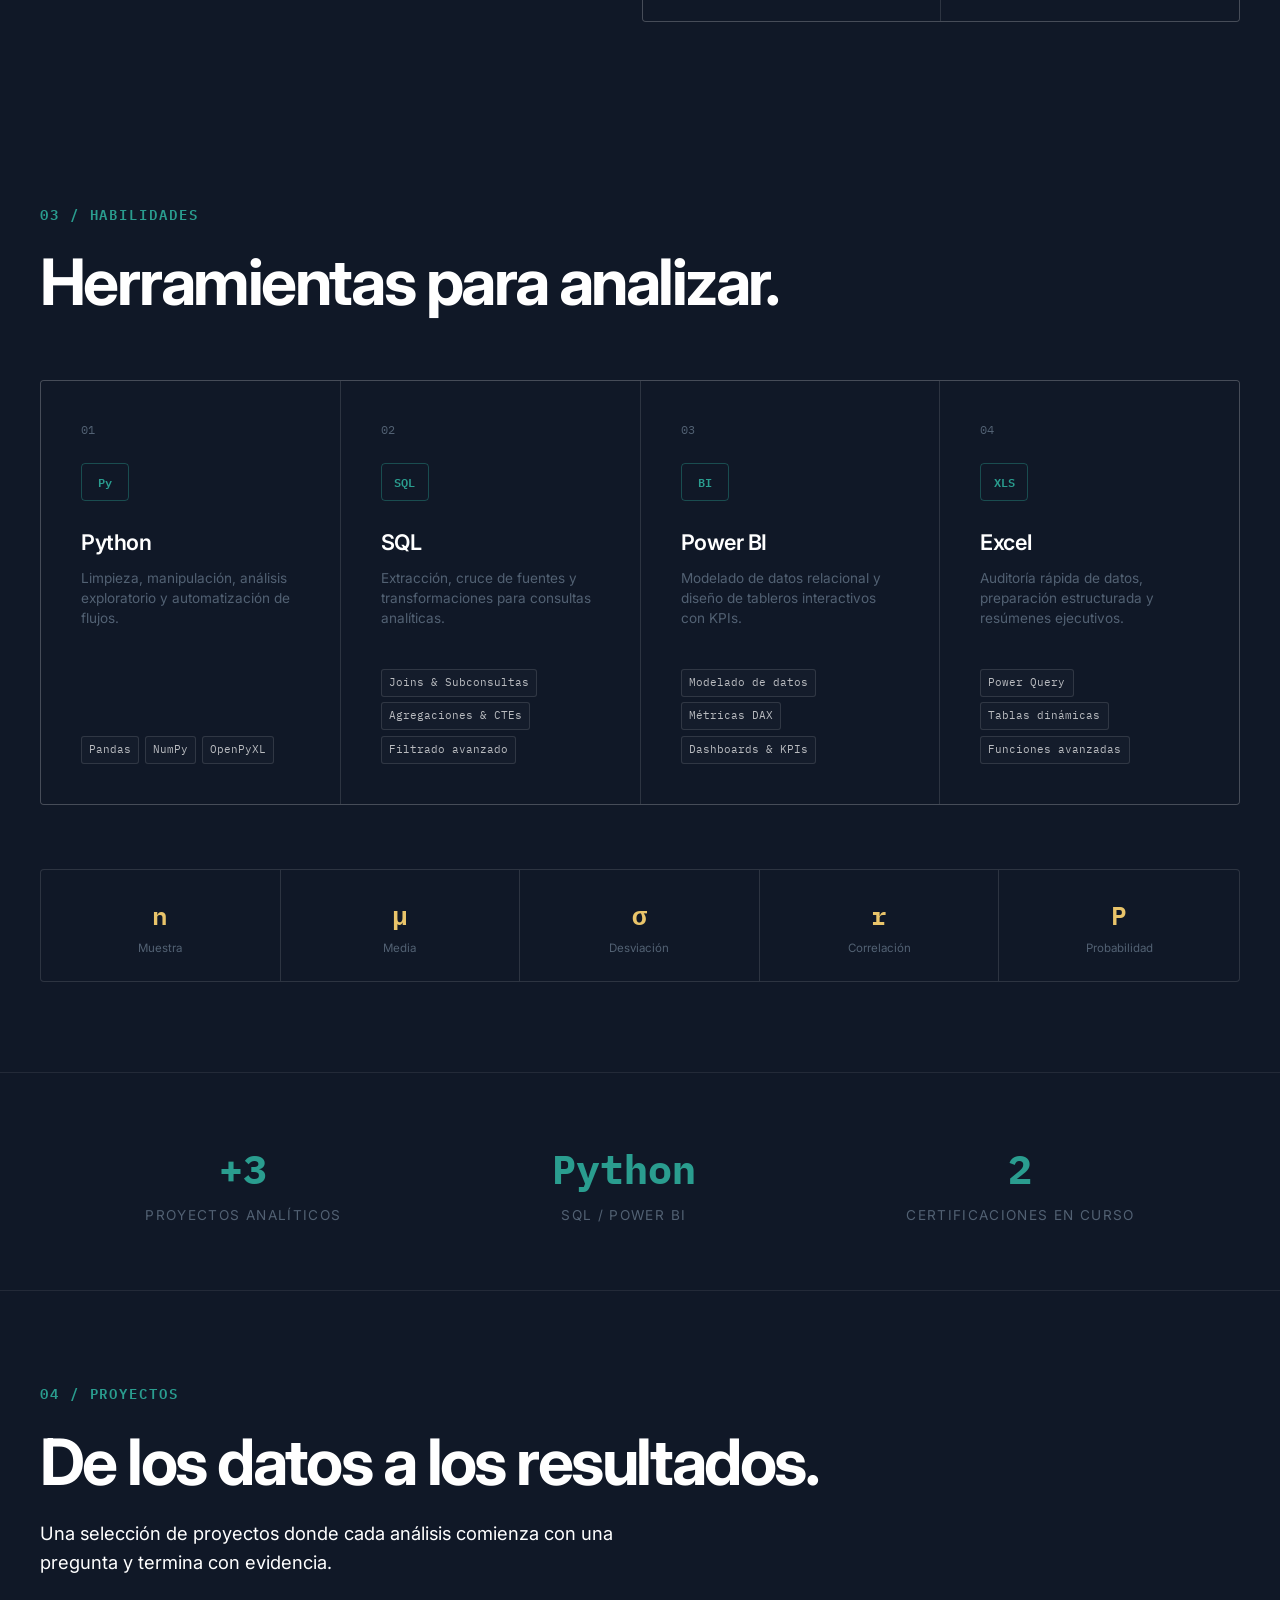
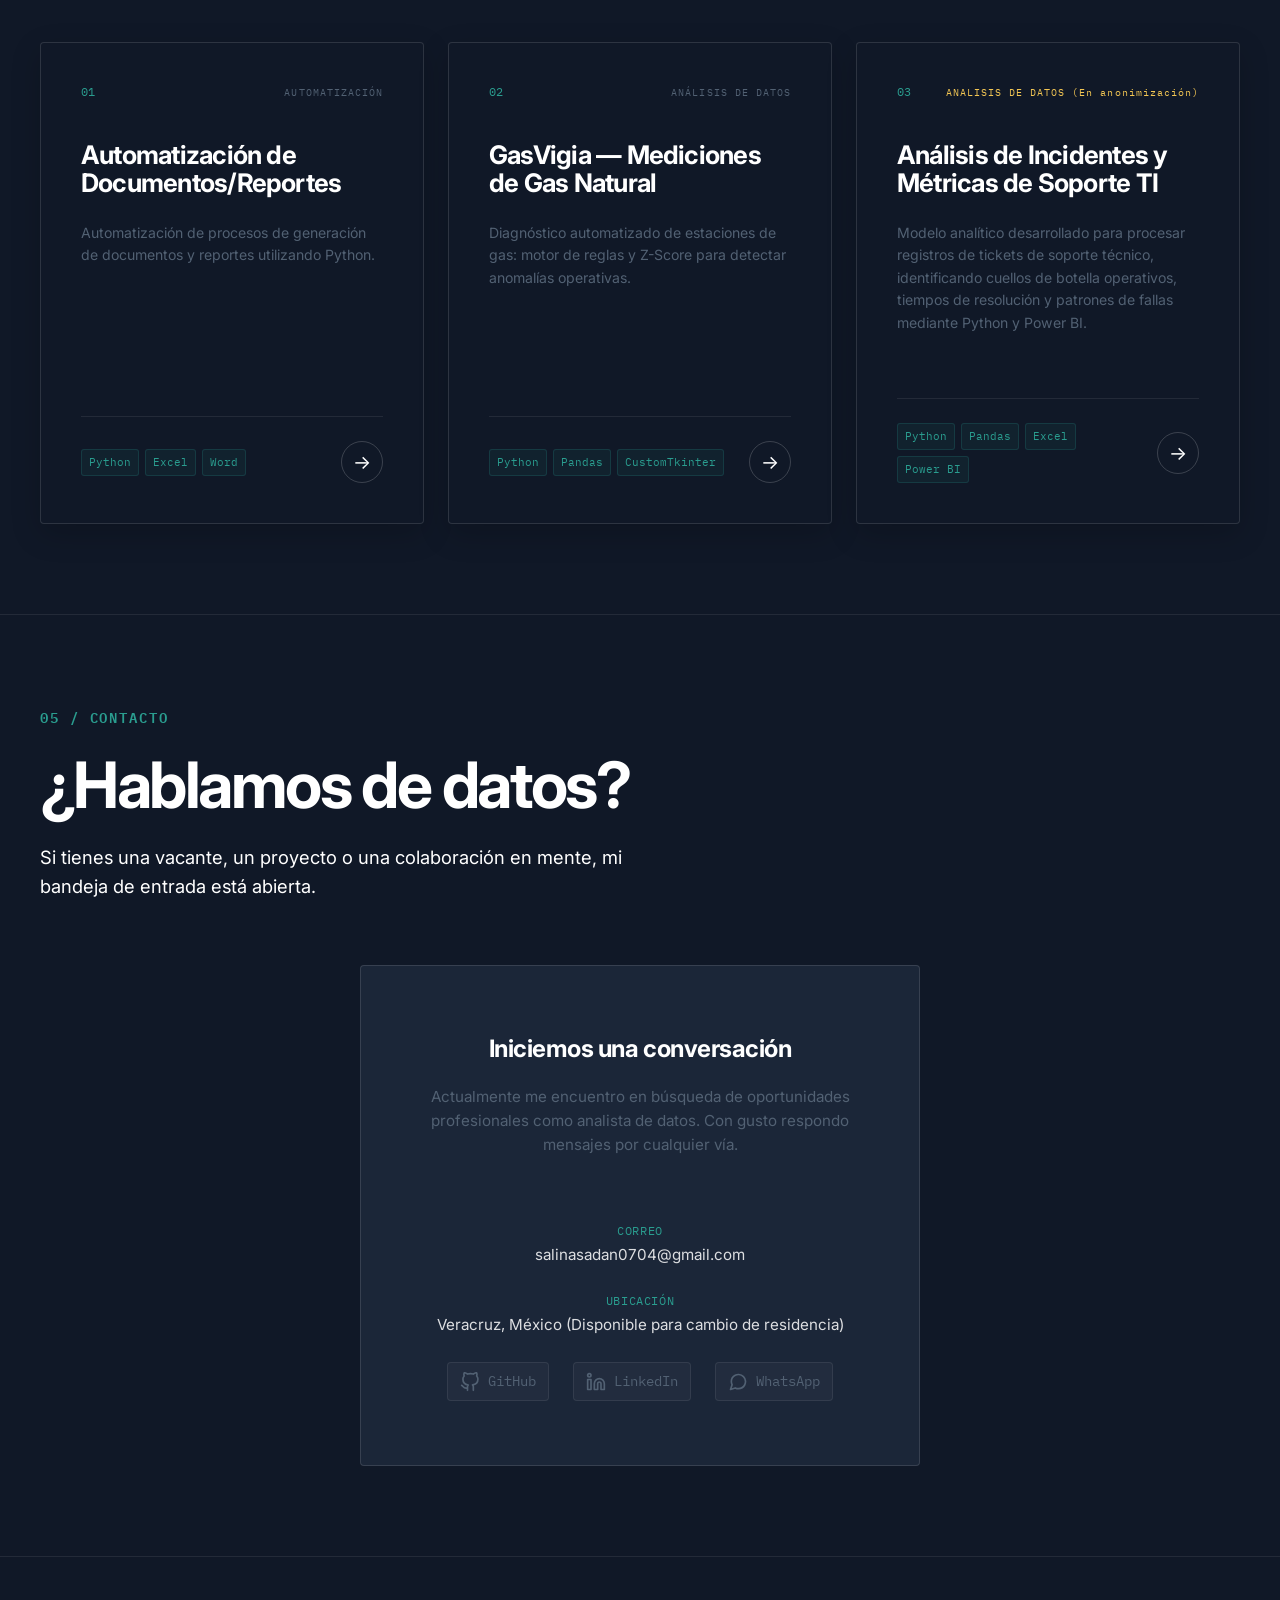
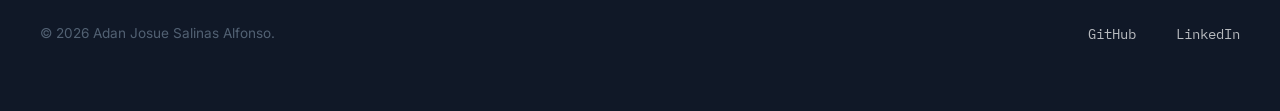
==== commit f1f26abb: "segundo proyecto" ====
--- a/index.html
+++ b/index.html
@@ -560,17 +560,17 @@
 
                         <div class="project-card__header">
                             <span class="project-card__number">02</span>
-                            <span class="project-card__type" style="color: #f3c653;">ANALISIS DE DATOS (En anonimización)</span>
+                            <span class="project-card__type">ANÁLISIS DE DATOS</span>
                         </div>
 
                         <div class="project-card__content">
                             <h3>
-                                Mediciones de Gas Natural
+                                GasVigia — Mediciones de Gas Natural
                             </h3>
                             <p>
-                                Análisis de consumo de gas natural
-                                para identificar comportamientos
-                                irregulares y anomalías.
+                                Diagnóstico automatizado de estaciones de
+                                gas: motor de reglas y Z-Score para
+                                detectar anomalías operativas.
                             </p>
                         </div>
 
@@ -578,7 +578,7 @@
                             <ul class="project-card__tags">
                                 <li>Python</li>
                                 <li>Pandas</li>
-                                <li>Excel</li>
+                                <li>CustomTkinter</li>
                             </ul>
 
                             <a
